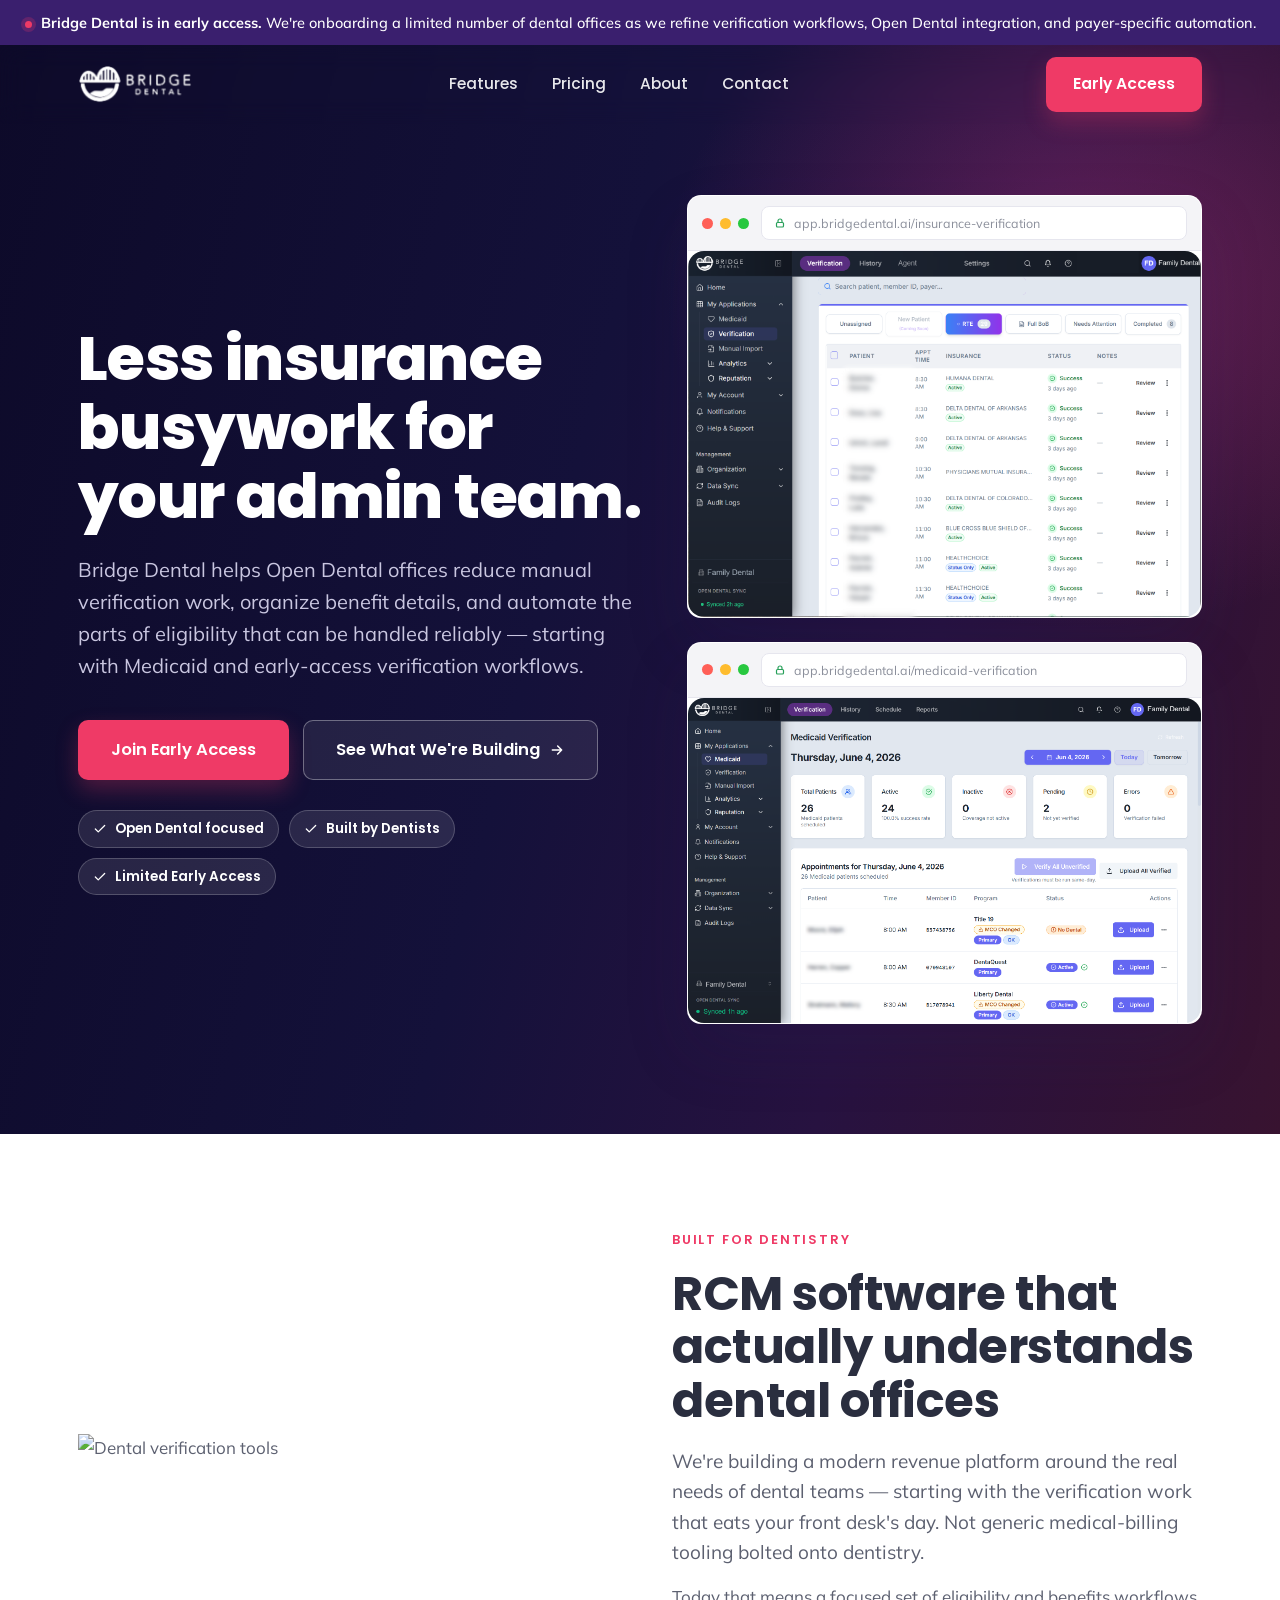
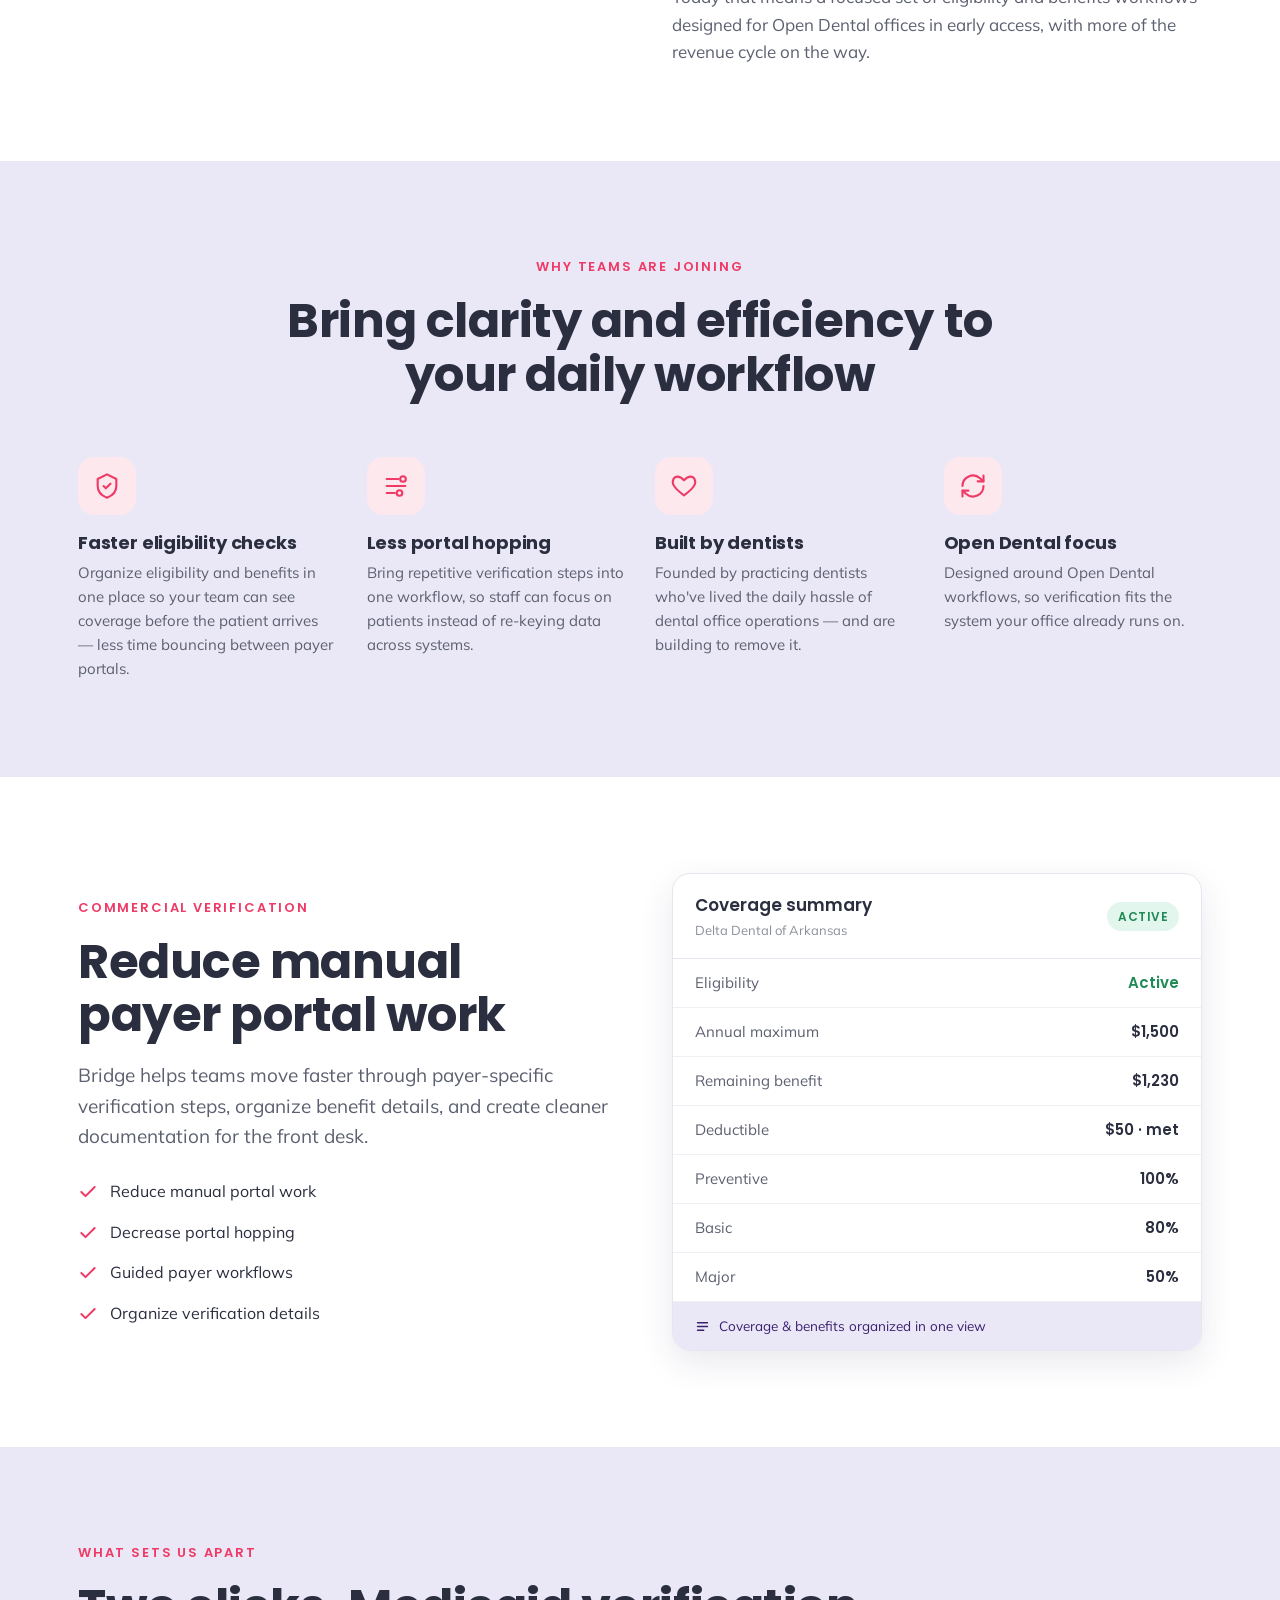
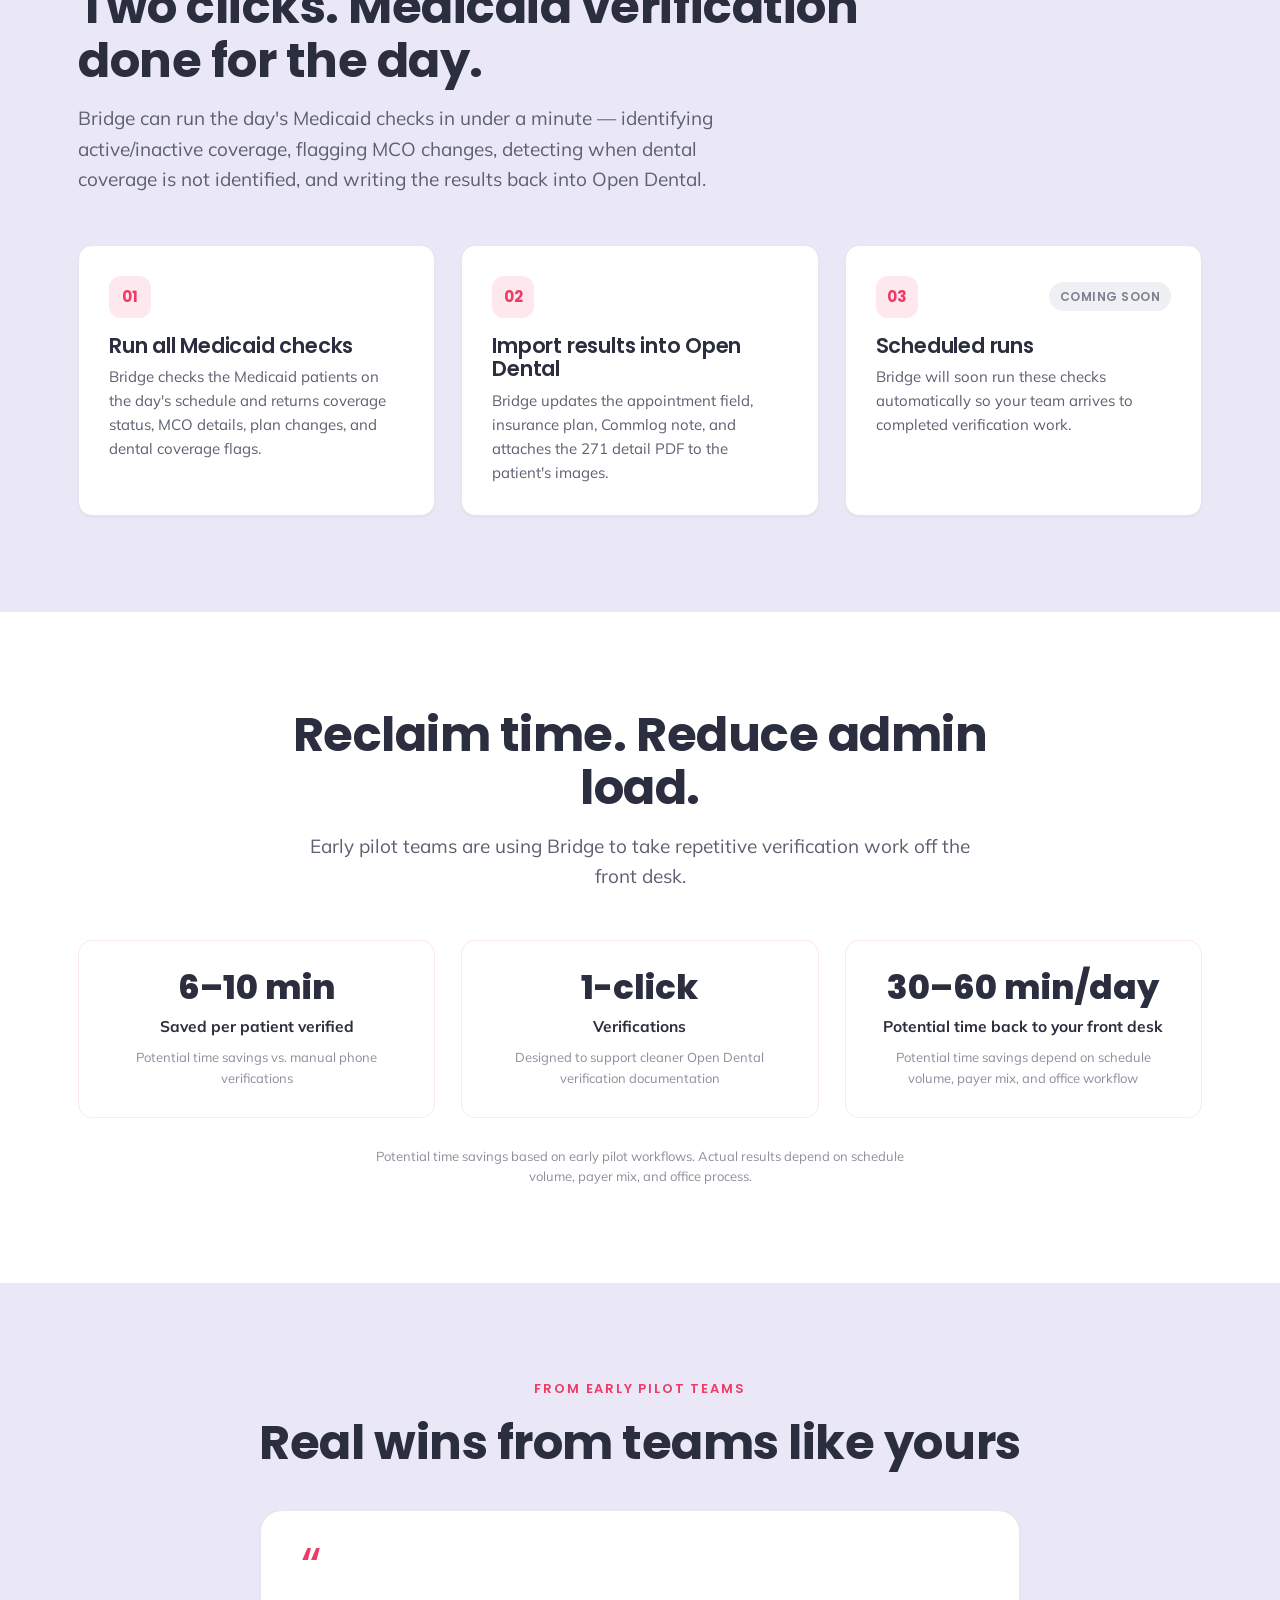
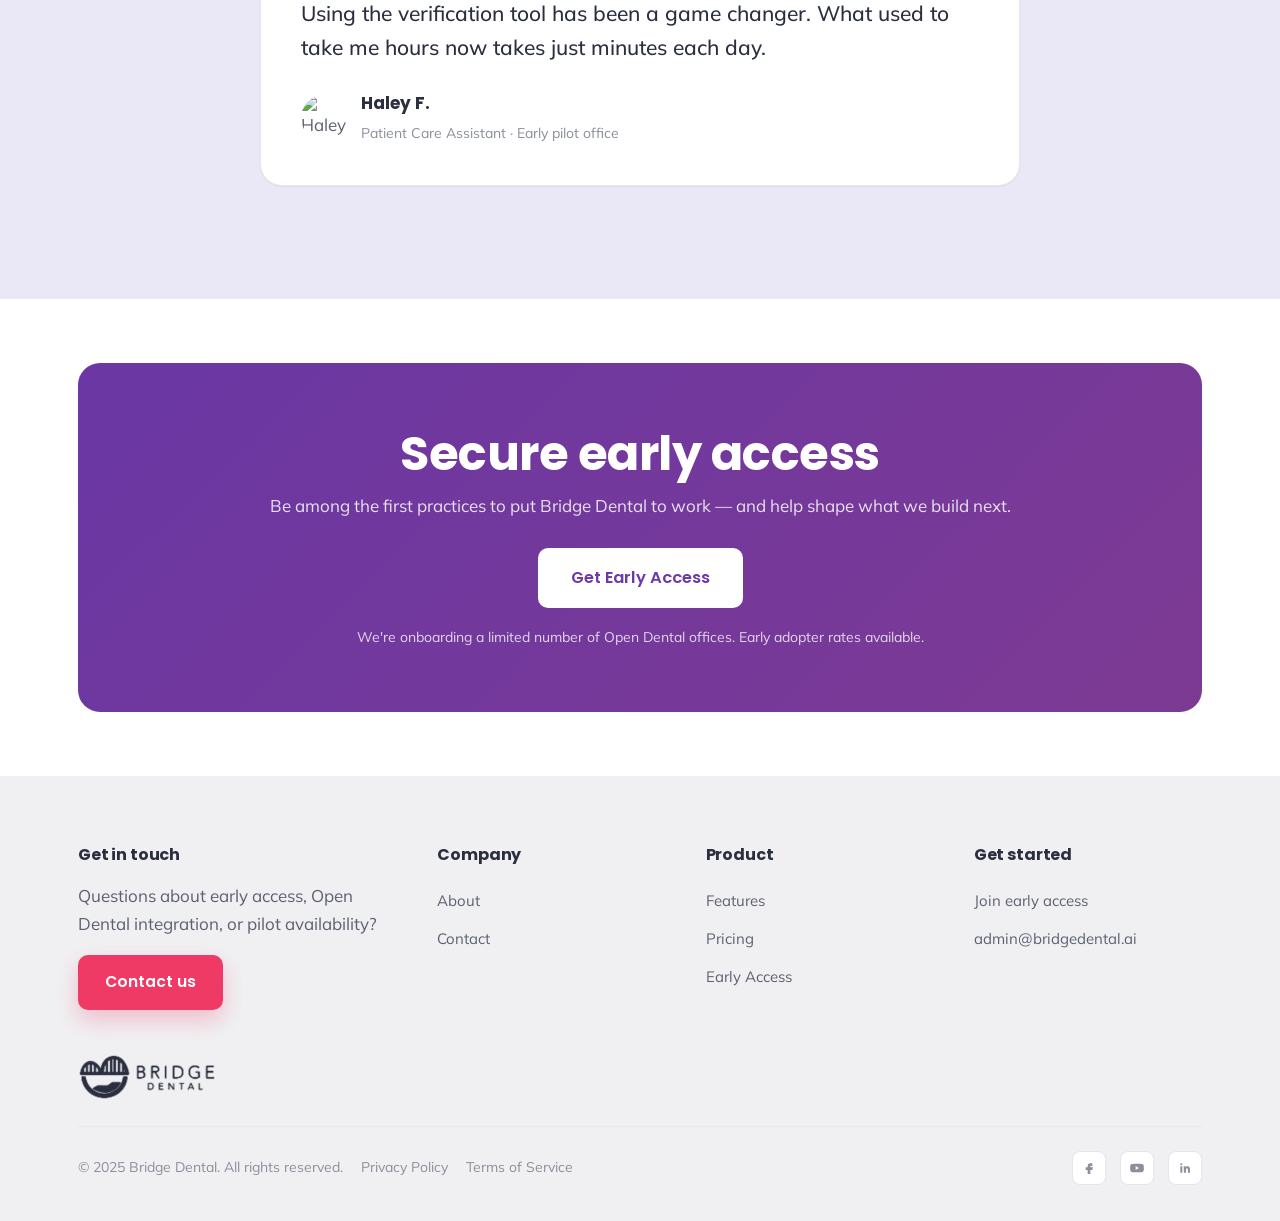
==== index.html @ 80455bbc "Replace scrambled upload with clean site export" ====
<!DOCTYPE html>
<html lang="en">
<head>
<meta charset="UTF-8" />
<meta name="viewport" content="width=device-width, initial-scale=1" />
<title>Bridge Dental | Dental Insurance Verification Software</title>
<meta name="description" content="Bridge Dental is an early-access dental insurance verification platform built for Open Dental offices to reduce repetitive eligibility and benefit verification work." />
<link rel="preconnect" href="https://fonts.googleapis.com" />
<link rel="preconnect" href="https://fonts.gstatic.com" crossorigin />
<link rel="stylesheet" href="assets/styles.css" />
</head>
<body>

<!-- ============ EARLY ACCESS BANNER ============ -->
<div class="eyebanner">
  <span class="dot"></span><strong>Bridge Dental is in early access.</strong>
  We're onboarding a limited number of dental offices as we refine verification workflows, Open Dental integration, and payer-specific automation.
</div>

<!-- ============ HERO ============ -->
<section class="hero" data-screen-label="Home / Hero">
  <header class="nav nav--on-dark">
    <div class="wrap nav__inner">
      <a class="nav__logo" href="index.html" aria-label="Bridge Dental home">
        <img src="assets/bd-logo-white.png" alt="Bridge Dental" />
      </a>
      <nav class="nav__links" id="nav">
        <a href="features.html">Features</a>
        <a href="pricing.html">Pricing</a>
        <a href="about.html">About</a>
        <a href="contact.html">Contact</a>
      </nav>
      <div class="nav__cta">
        <a class="btn btn-rose" href="earlyaccess.html">Early Access</a>
        <button class="nav__burger" aria-label="Menu"><span></span><span></span><span></span></button>
      </div>
    </div>
  </header>

  <div class="wrap hero__inner">
    <div class="hero__grid">
      <div>
        <h1 class="h-display reveal">Less insurance busywork for your admin team.</h1>
        <p class="reveal">Bridge Dental helps Open Dental offices reduce manual verification work, organize benefit details, and automate the parts of eligibility that can be handled reliably — starting with Medicaid and early-access verification workflows.</p>
        <div class="hero__cta reveal">
          <a class="btn btn-rose btn-lg" href="earlyaccess.html">Join Early Access</a>
          <a class="btn btn-ghost-light btn-lg btn-arrow" href="features.html">See What We're Building
            <svg width="16" height="16" viewBox="0 0 24 24" fill="none" stroke="currentColor" stroke-width="2.2" stroke-linecap="round" stroke-linejoin="round"><path d="M5 12h14M13 6l6 6-6 6"/></svg>
          </a>
        </div>
        <div class="chips reveal">
          <span class="chip"><svg viewBox="0 0 24 24" fill="none" stroke="currentColor" stroke-width="2.2" stroke-linecap="round" stroke-linejoin="round"><path d="M20 6 9 17l-5-5"/></svg>Open Dental focused</span>
          <span class="chip"><svg viewBox="0 0 24 24" fill="none" stroke="currentColor" stroke-width="2.2" stroke-linecap="round" stroke-linejoin="round"><path d="M20 6 9 17l-5-5"/></svg>Built by Dentists</span>
          <span class="chip"><svg viewBox="0 0 24 24" fill="none" stroke="currentColor" stroke-width="2.2" stroke-linecap="round" stroke-linejoin="round"><path d="M20 6 9 17l-5-5"/></svg>Limited Early Access</span>
        </div>
      </div>
      <div class="hero__media reveal">
        <div class="media-stack">
          <figure class="browser">
            <div class="browser__bar">
              <span class="browser__dots"><i></i><i></i><i></i></span>
              <span class="browser__addr"><svg width="12" height="12" viewBox="0 0 24 24" fill="none" stroke="currentColor" stroke-width="2.4"><rect x="5" y="11" width="14" height="9" rx="2"/><path d="M8 11V8a4 4 0 0 1 8 0v3"/></svg>app.bridgedental.ai/insurance-verification</span>
            </div>
            <img src="assets/verification-app.png" alt="Bridge Dental insurance verification worklist" />
          </figure>
          <figure class="browser">
            <div class="browser__bar">
              <span class="browser__dots"><i></i><i></i><i></i></span>
              <span class="browser__addr"><svg width="12" height="12" viewBox="0 0 24 24" fill="none" stroke="currentColor" stroke-width="2.4"><rect x="5" y="11" width="14" height="9" rx="2"/><path d="M8 11V8a4 4 0 0 1 8 0v3"/></svg>app.bridgedental.ai/medicaid-verification</span>
            </div>
            <img src="assets/medicaid-app.png" alt="Bridge Dental Medicaid verification dashboard" />
          </figure>
        </div>
      </div>
    </div>
  </div>
</section>

<!-- ============ UNDERSTANDS DENTISTRY ============ -->
<section class="section">
  <div class="wrap split split--media-first">
    <div class="split__media reveal">
      <img src="https://cdn.sanity.io/images/jisy30fu/production/1e86be247888da55805cf5d72a909f16c0559fe0-2810x2901.webp" alt="Dental verification tools" />
    </div>
    <div class="reveal">
      <p class="eyebrow">Built for dentistry</p>
      <h2 class="h1">RCM software that actually understands dental offices</h2>
      <p class="lead" style="margin-top:18px;">We're building a modern revenue platform around the real needs of dental teams — starting with the verification work that eats your front desk's day. Not generic medical-billing tooling bolted onto dentistry.</p>
      <p style="margin-top:16px; color:var(--ink-soft);">Today that means a focused set of eligibility and benefits workflows designed for Open Dental offices in early access, with more of the revenue cycle on the way.</p>
    </div>
  </div>
</section>

<!-- ============ VALUE PROPS ============ -->
<section class="section tint-lavender">
  <div class="wrap">
    <div class="center reveal" style="max-width:720px; margin-inline:auto; margin-bottom:56px;">
      <p class="eyebrow">Why teams are joining</p>
      <h2 class="h1">Bring clarity and efficiency to your daily workflow</h2>
    </div>
    <div class="feature-grid">
      <div class="feature reveal">
        <div class="feature__icon"><svg viewBox="0 0 24 24" fill="none" stroke="currentColor" stroke-width="1.8" stroke-linecap="round" stroke-linejoin="round"><path d="M12 2 4 6v6c0 5 3.4 8.3 8 10 4.6-1.7 8-5 8-10V6z"/><path d="m9 12 2 2 4-4"/></svg></div>
        <h3>Faster eligibility checks</h3>
        <p>Organize eligibility and benefits in one place so your team can see coverage before the patient arrives — less time bouncing between payer portals.</p>
      </div>
      <div class="feature reveal">
        <div class="feature__icon"><svg viewBox="0 0 24 24" fill="none" stroke="currentColor" stroke-width="1.8" stroke-linecap="round" stroke-linejoin="round"><path d="M4 6h10M4 12h16M4 18h7"/><circle cx="18" cy="6" r="2.4"/><circle cx="15" cy="18" r="2.4"/></svg></div>
        <h3>Less portal hopping</h3>
        <p>Bring repetitive verification steps into one workflow, so staff can focus on patients instead of re-keying data across systems.</p>
      </div>
      <div class="feature reveal">
        <div class="feature__icon"><svg viewBox="0 0 24 24" fill="none" stroke="currentColor" stroke-width="1.8" stroke-linecap="round" stroke-linejoin="round"><path d="M12 20s-6-4.3-8.5-8C1 8 3 4 6.5 4 9 4 12 7 12 7s3-3 5.5-3C21 4 23 8 20.5 12 18 15.7 12 20 12 20z"/></svg></div>
        <h3>Built by dentists</h3>
        <p>Founded by practicing dentists who've lived the daily hassle of dental office operations — and are building to remove it.</p>
      </div>
      <div class="feature reveal">
        <div class="feature__icon"><svg viewBox="0 0 24 24" fill="none" stroke="currentColor" stroke-width="1.8" stroke-linecap="round" stroke-linejoin="round"><path d="M3 12a9 9 0 0 1 15-6.7L21 8"/><path d="M21 3v5h-5"/><path d="M21 12a9 9 0 0 1-15 6.7L3 16"/><path d="M3 21v-5h5"/></svg></div>
        <h3>Open Dental focus</h3>
        <p>Designed around Open Dental workflows, so verification fits the system your office already runs on.</p>
      </div>
    </div>
  </div>
</section>

<!-- ============ INSURANCE BREAKDOWNS ============ -->
<section class="section">
  <div class="wrap split">
    <div class="reveal">
      <p class="eyebrow">Commercial verification</p>
      <h2 class="h1">Reduce manual payer portal work</h2>
      <p class="lead" style="margin-top:18px;">Bridge helps teams move faster through payer-specific verification steps, organize benefit details, and create cleaner documentation for the front desk.</p>
      <ul style="margin-top:28px; display:flex; flex-direction:column; gap:15px;">
        <li class="tick"><svg width="20" height="20" viewBox="0 0 24 24" fill="none" stroke="currentColor" stroke-width="2.4" stroke-linecap="round" stroke-linejoin="round"><path d="M20 6 9 17l-5-5"/></svg>Reduce manual portal work</li>
        <li class="tick"><svg width="20" height="20" viewBox="0 0 24 24" fill="none" stroke="currentColor" stroke-width="2.4" stroke-linecap="round" stroke-linejoin="round"><path d="M20 6 9 17l-5-5"/></svg>Decrease portal hopping</li>
        <li class="tick"><svg width="20" height="20" viewBox="0 0 24 24" fill="none" stroke="currentColor" stroke-width="2.4" stroke-linecap="round" stroke-linejoin="round"><path d="M20 6 9 17l-5-5"/></svg>Guided payer workflows</li>
        <li class="tick"><svg width="20" height="20" viewBox="0 0 24 24" fill="none" stroke="currentColor" stroke-width="2.4" stroke-linecap="round" stroke-linejoin="round"><path d="M20 6 9 17l-5-5"/></svg>Organize verification details</li>
      </ul>
    </div>
    <div class="split__media reveal">
      <div class="bd">
        <div class="bd__head">
          <div><div class="t">Coverage summary</div><div class="s">Delta Dental of Arkansas</div></div>
          <span class="badge badge--live">Active</span>
        </div>
        <div class="bd__row"><span class="k">Eligibility</span><span class="v" style="color:#1f8a55;">Active</span></div>
        <div class="bd__row"><span class="k">Annual maximum</span><span class="v">$1,500</span></div>
        <div class="bd__row"><span class="k">Remaining benefit</span><span class="v">$1,230</span></div>
        <div class="bd__row"><span class="k">Deductible</span><span class="v">$50 · met</span></div>
        <div class="bd__row"><span class="k">Preventive</span><span class="v">100%</span></div>
        <div class="bd__row"><span class="k">Basic</span><span class="v">80%</span></div>
        <div class="bd__row"><span class="k">Major</span><span class="v">50%</span></div>
        <div class="bd__foot">
          <svg width="15" height="15" viewBox="0 0 24 24" fill="none" stroke="currentColor" stroke-width="2.2" stroke-linecap="round" stroke-linejoin="round"><path d="M4 6h16M4 12h16M4 18h10"/></svg>
          Coverage &amp; benefits organized in one view
        </div>
      </div>
    </div>
  </div>
</section>

<!-- ============ MEDICAID END TO END ============ -->
<section class="section tint-lavender">
  <div class="wrap">
    <div class="reveal" style="max-width:880px; margin-bottom:50px;">
      <p class="eyebrow">What sets us apart</p>
      <h2 class="h1">Two clicks. Medicaid verification done for the day.</h2>
      <p class="lead" style="margin-top:16px;">Bridge can run the day's Medicaid checks in under a minute — identifying active/inactive coverage, flagging MCO changes, detecting when dental coverage is not identified, and writing the results back into Open Dental.</p>
    </div>
    <div class="card-grid-3 reveal">
      <div class="card">
        <span class="step-num">01</span>
        <h3 class="h3" style="margin:16px 0 8px;">Run all Medicaid checks</h3>
        <p style="font-size:15px;">Bridge checks the Medicaid patients on the day's schedule and returns coverage status, MCO details, plan changes, and dental coverage flags.</p>
      </div>
      <div class="card">
        <span class="step-num">02</span>
        <h3 class="h3" style="margin:16px 0 8px;">Import results into Open Dental</h3>
        <p style="font-size:15px;">Bridge updates the appointment field, insurance plan, Commlog note, and attaches the 271 detail PDF to the patient's images.</p>
      </div>
      <div class="card">
        <div style="display:flex; align-items:center; justify-content:space-between;"><span class="step-num">03</span><span class="badge badge--soon">Coming soon</span></div>
        <h3 class="h3" style="margin:16px 0 8px;">Scheduled runs</h3>
        <p style="font-size:15px;">Bridge will soon run these checks automatically so your team arrives to completed verification work.</p>
      </div>
    </div>
  </div>
</section>

<!-- ============ STATS ============ -->
<section class="section">
  <div class="wrap">
    <div class="center reveal" style="max-width:760px; margin-inline:auto; margin-bottom:48px;">
      <h2 class="h1">Reclaim time. Reduce admin load.</h2>
      <p class="lead" style="margin:16px auto 0;">Early pilot teams are using Bridge to take repetitive verification work off the front desk.</p>
    </div>
    <div class="card-grid-3 reveal">
      <div class="stat-card">
        <div class="num">6–10 min</div>
        <div class="lab">Saved per patient verified</div>
        <div class="sub">Potential time savings vs. manual phone verifications</div>
      </div>
      <div class="stat-card">
        <div class="num">1-click</div>
        <div class="lab">Verifications</div>
        <div class="sub">Designed to support cleaner Open Dental verification documentation</div>
      </div>
      <div class="stat-card">
        <div class="num">30–60 min/day</div>
        <div class="lab">Potential time back to your front desk</div>
        <div class="sub">Potential time savings depend on schedule volume, payer mix, and office workflow</div>
      </div>
    </div>
    <p class="footnote center reveal" style="margin:28px auto 0;">Potential time savings based on early pilot workflows. Actual results depend on schedule volume, payer mix, and office process.</p>
  </div>
</section>

<!-- ============ TESTIMONIAL ============ -->
<section class="section tint-lavender">
  <div class="wrap">
    <div class="center reveal" style="margin-bottom:40px;">
      <p class="eyebrow">From early pilot teams</p>
      <h2 class="h1">Real wins from teams like yours</h2>
    </div>
    <figure class="quote reveal">
      <div class="quote__mark">&ldquo;</div>
      <p>Using the verification tool has been a game changer. What used to take me hours now takes just minutes each day.</p>
      <figcaption class="quote__by">
        <img src="https://cdn.sanity.io/images/jisy30fu/production/16d567a5331871afb4f03e752c143dfe3e64db75-142x173.png" alt="Haley F." />
        <div><b>Haley F.</b><span>Patient Care Assistant · Early pilot office</span></div>
      </figcaption>
    </figure>
  </div>
</section>

<!-- ============ CTA BAND ============ -->
<section class="section--tight">
  <div class="wrap">
    <div class="cta-band reveal">
      <h2 class="h1">Secure early access</h2>
      <p>Be among the first practices to put Bridge Dental to work — and help shape what we build next.</p>
      <a class="btn btn-white btn-lg" href="earlyaccess.html">Get Early Access</a>
      <p class="fine">We're onboarding a limited number of Open Dental offices. Early adopter rates available.</p>
    </div>
  </div>
</section>

<!-- ============ FOOTER ============ -->
<footer class="footer">
  <div class="wrap">
    <div class="footer__top">
      <div class="footer__cta">
        <h4>Get in touch</h4>
        <p>Questions about early access, Open Dental integration, or pilot availability?</p>
        <a class="btn btn-rose" href="contact.html">Contact us</a>
      </div>
      <div class="footer__col">
        <h4>Company</h4>
        <a href="about.html">About</a>
        <a href="contact.html">Contact</a>
      </div>
      <div class="footer__col">
        <h4>Product</h4>
        <a href="features.html">Features</a>
        <a href="pricing.html">Pricing</a>
        <a href="earlyaccess.html">Early Access</a>
      </div>
      <div class="footer__col">
        <h4>Get started</h4>
        <a href="earlyaccess.html">Join early access</a>
        <a href="mailto:admin@bridgedental.ai">admin@bridgedental.ai</a>
      </div>
    </div>
    <div class="footer__logo">
      <img src="assets/bd-logo-dark.png" alt="Bridge Dental" />
    </div>
    <div class="footer__bar">
      <div class="legal">
        <span>© 2025 Bridge Dental. All rights reserved.</span>
        <a href="https://bridgedental.ai/privacy.html">Privacy Policy</a>
        <a href="https://bridgedental.ai/terms.html">Terms of Service</a>
      </div>
      <div class="footer__social">
        <a href="https://facebook.com" aria-label="Facebook"><svg width="16" height="16" viewBox="0 0 24 24" fill="currentColor"><path d="M14 9h3V5h-3a4 4 0 0 0-4 4v2H7v4h3v6h4v-6h3l1-4h-4V9a1 1 0 0 1 1-1z"/></svg></a>
        <a href="https://youtube.com" aria-label="YouTube"><svg width="16" height="16" viewBox="0 0 24 24" fill="currentColor"><path d="M22 8.2a3 3 0 0 0-2.1-2.1C18 5.5 12 5.5 12 5.5s-6 0-7.9.6A3 3 0 0 0 2 8.2 31 31 0 0 0 1.7 12 31 31 0 0 0 2 15.8a3 3 0 0 0 2.1 2.1c1.9.6 7.9.6 7.9.6s6 0 7.9-.6a3 3 0 0 0 2.1-2.1c.3-1.2.3-3.8.3-3.8s0-2.6-.3-3.8zM10 15V9l5 3z"/></svg></a>
        <a href="https://linkedin.com" aria-label="LinkedIn"><svg width="16" height="16" viewBox="0 0 24 24" fill="currentColor"><path d="M6.5 8A1.5 1.5 0 1 0 6.5 5a1.5 1.5 0 0 0 0 3zM5 9.5h3V19H5zM10 9.5h2.9v1.3h.04c.4-.76 1.4-1.56 2.86-1.56 3.06 0 3.6 2 3.6 4.6V19h-3v-4.2c0-1 0-2.3-1.4-2.3s-1.6 1.1-1.6 2.2V19h-3z"/></svg></a>
      </div>
    </div>
  </div>
</footer>

<script src="assets/site.js"></script>
</body>
</html>
---- assets/styles.css ----
/* =========================================================
   Bridge Dental — shared stylesheet
   Brand tokens extracted from the live site (June 2026)
   ========================================================= */

@import url('https://fonts.googleapis.com/css2?family=Poppins:wght@500;600;700;800&family=Mulish:wght@400;500;600;700&display=swap');

:root {
  /* Ink / text */
  --ink:        #2a2e3f;   /* headings — deep slate-navy */
  --ink-soft:   #5c6070;   /* body copy */
  --muted:      #8b8f9b;   /* captions, meta */
  --on-dark:    #ffffff;
  --on-dark-soft:#c9c6e0;

  /* Brand */
  --rose:       #ef3a66;   /* primary CTA */
  --rose-dark:  #d62b56;
  --rose-tint:  #fde8ee;   /* icon halos */
  --purple:     #6e3aa6;   /* feature band */
  --purple-2:   #8a3f9c;
  --indigo:     #3a1f6e;

  /* Surfaces */
  --white:      #ffffff;
  --lavender:   #eae8f6;   /* light section tint */
  --cloud:      #f0f0f2;   /* footer */
  --line:       #e6e6ee;   /* hairlines */
  --line-soft:  #eef0f4;

  /* Hero gradient (navy -> plum -> magenta) */
  --hero-grad: linear-gradient(104deg, #0d0a29 0%, #14113a 44%, #271240 70%, #381330 100%);
  --purple-grad: linear-gradient(135deg, #6a37a4 0%, #7d3a93 100%);

  --radius:     14px;
  --radius-lg:  22px;
  --shadow-sm:  0 1px 2px rgba(28,24,60,.05);
  --shadow:     0 12px 34px rgba(40,30,80,.10);
  --shadow-lg:  0 28px 64px rgba(40,30,80,.16);

  --wrap: 1180px;
  --ease: cubic-bezier(.4,.08,.2,1);
}

/* ---------- reset ---------- */
*, *::before, *::after { box-sizing: border-box; }
html { -webkit-text-size-adjust: 100%; scroll-behavior: smooth; }
body {
  margin: 0;
  font-family: 'Mulish', system-ui, sans-serif;
  color: var(--ink-soft);
  background: var(--white);
  line-height: 1.6;
  font-size: 17px;
  -webkit-font-smoothing: antialiased;
  text-rendering: optimizeLegibility;
}
h1,h2,h3,h4,h5,h6 { font-family: 'Poppins', sans-serif; color: var(--ink); margin: 0; line-height: 1.12; letter-spacing: -.01em; }
p { margin: 0; }
a { color: inherit; text-decoration: none; }
img { max-width: 100%; display: block; }
ul { margin: 0; padding: 0; list-style: none; }

/* ---------- layout ---------- */
.wrap { width: 100%; max-width: var(--wrap); margin-inline: auto; padding-inline: 28px; }
.section { padding: 96px 0; }
.section--tight { padding: 64px 0; }
.center { text-align: center; }
.eyebrow {
  font-family: 'Poppins', sans-serif; font-weight: 600; font-size: 13px;
  letter-spacing: .14em; text-transform: uppercase; color: var(--rose);
  margin-bottom: 16px;
}
.lead { font-size: 19px; color: var(--ink-soft); max-width: 60ch; }
.muted { color: var(--muted); }

.h-display { font-size: clamp(38px, 5.4vw, 62px); font-weight: 800; }
.h1 { font-size: clamp(32px, 4.2vw, 48px); font-weight: 700; }
.h2 { font-size: clamp(27px, 3vw, 38px); font-weight: 700; }
.h3 { font-size: 21px; font-weight: 600; }

/* ---------- buttons ---------- */
.btn {
  display: inline-flex; align-items: center; gap: 9px;
  font-family: 'Poppins', sans-serif; font-weight: 600; font-size: 15.5px;
  padding: 14px 26px; border-radius: 10px; border: 1.5px solid transparent;
  cursor: pointer; transition: transform .18s var(--ease), box-shadow .18s var(--ease), background .18s, color .18s;
  white-space: nowrap;
}
.btn:active { transform: translateY(1px); }
.btn-rose { background: var(--rose); color: #fff; box-shadow: 0 10px 22px rgba(239,58,102,.28); }
.btn-rose:hover { background: var(--rose-dark); transform: translateY(-2px); box-shadow: 0 16px 30px rgba(239,58,102,.34); }
.btn-ghost { background: transparent; color: var(--ink); border-color: var(--line); }
.btn-ghost:hover { border-color: var(--ink); transform: translateY(-2px); }
.btn-ghost-light { background: rgba(255,255,255,.08); color: #fff; border-color: rgba(255,255,255,.34); }
.btn-ghost-light:hover { background: rgba(255,255,255,.16); transform: translateY(-2px); }
.btn-white { background: #fff; color: var(--purple); }
.btn-white:hover { transform: translateY(-2px); box-shadow: var(--shadow); }
.btn-lg { padding: 16px 32px; font-size: 16.5px; }
.btn-arrow svg { transition: transform .2s var(--ease); }
.btn-arrow:hover svg { transform: translateX(3px); }

/* ---------- top banner (early access) ---------- */
.eyebanner {
  background: var(--indigo); color: var(--on-dark);
  font-size: 14.5px; text-align: center; padding: 11px 20px;
  font-weight: 500; position: relative; z-index: 60;
}
.eyebanner strong { font-weight: 700; }
.eyebanner .dot { display:inline-block; width:7px; height:7px; border-radius:50%; background: var(--rose); margin-right:9px; vertical-align: middle; box-shadow: 0 0 0 4px rgba(239,58,102,.22); }

/* ---------- nav ---------- */
.nav { position: sticky; top: 0; z-index: 50; background: rgba(255,255,255,.86); backdrop-filter: blur(12px); border-bottom: 1px solid var(--line-soft); }
.nav--on-dark { background: transparent; border-bottom-color: transparent; position: absolute; left:0; right:0; }
.nav__inner { display: flex; align-items: center; justify-content: space-between; height: 78px; }
.nav__logo img { height: 38px; width: auto; }
.nav__links { display: flex; align-items: center; gap: 34px; }
.nav__links a { font-family:'Poppins',sans-serif; font-weight: 500; font-size: 15.5px; color: var(--ink); transition: color .15s; }
.nav__links a:hover { color: var(--rose); }
.nav--on-dark .nav__links a { color: rgba(255,255,255,.9); }
.nav--on-dark .nav__links a:hover { color: #fff; }
.nav__cta { display:flex; align-items:center; gap: 16px; }
.nav__burger { display: none; background: none; border: 0; cursor: pointer; padding: 8px; }
.nav__burger span { display:block; width: 24px; height: 2px; background: var(--ink); margin: 5px 0; transition: .2s; }
.nav--on-dark .nav__burger span { background: #fff; }

/* ---------- hero ---------- */
.hero { background: var(--hero-grad); color: var(--on-dark); position: relative; overflow: hidden; }
.hero::after { content:''; position:absolute; inset:0; background: radial-gradient(46% 44% at 85% 22%, rgba(214,60,140,.34), transparent 72%); pointer-events:none; }
.hero__inner { position: relative; z-index: 2; padding-block: 150px 110px; }
.hero h1 { color: #fff; max-width: 16ch; }
.hero p { color: var(--on-dark-soft); font-size: 20px; max-width: 54ch; margin-top: 22px; }
.hero__cta { display: flex; flex-wrap: wrap; gap: 14px; margin-top: 38px; }
.hero__grid { display: grid; grid-template-columns: 1.05fr .95fr; gap: 40px; align-items: center; }
.hero__media { position: relative; z-index: 2; }
.hero__media img { width: 100%; border-radius: 16px; }

/* pill chips */
.chips { display:flex; flex-wrap:wrap; gap:10px; margin-top: 30px; }
.chip { display:inline-flex; align-items:center; gap:8px; font-size:13.5px; font-weight:600; font-family:'Poppins',sans-serif;
  padding:7px 14px; border-radius:999px; background: rgba(255,255,255,.1); border:1px solid rgba(255,255,255,.2); color:#fff; }
.chip svg { width:14px; height:14px; }

/* ---------- browser frame ---------- */
.browser { border-radius:14px; overflow:hidden; box-shadow: var(--shadow-lg); border:1px solid rgba(255,255,255,.16); background:#fff; margin:0; }
.browser__bar { display:flex; align-items:center; gap:12px; padding:10px 14px; background:#f4f4f7; border-bottom:1px solid var(--line); }
.browser__dots { display:flex; gap:7px; flex:none; }
.browser__dots i { width:11px; height:11px; border-radius:50%; display:block; }
.browser__dots i:nth-child(1){ background:#ff5f57; }
.browser__dots i:nth-child(2){ background:#febc2e; }
.browser__dots i:nth-child(3){ background:#28c840; }
.browser__addr { flex:1; min-width:0; background:#fff; border:1px solid var(--line); border-radius:8px; padding:6px 12px; font-family:'Mulish',sans-serif; font-size:12.5px; color:var(--muted); display:flex; align-items:center; gap:8px; white-space:nowrap; overflow:hidden; text-overflow:ellipsis; }
.browser__addr svg { flex:none; color:#28a05a; }
.browser img { display:block; width:100%; }
.media-stack { display:flex; flex-direction:column; gap:24px; }

/* ---------- benefit breakdown + writeback ---------- */
.bd { background:#fff; border:1px solid var(--line); border-radius:18px; overflow:hidden; box-shadow: var(--shadow); }
.bd__head { display:flex; align-items:center; justify-content:space-between; padding:18px 22px; border-bottom:1px solid var(--line); }
.bd__head .t { font-family:'Poppins',sans-serif; font-weight:600; color:var(--ink); }
.bd__head .s { font-size:13px; color:var(--muted); }
.bd__row { display:flex; align-items:center; justify-content:space-between; padding:12px 22px; border-bottom:1px solid var(--line-soft); font-size:15px; }
.bd__row:last-child { border-bottom:0; }
.bd__row .k { color:var(--ink-soft); }
.bd__row .v { color:var(--ink); font-family:'Poppins',sans-serif; font-weight:600; }
.bd__foot { padding:13px 22px; background:var(--lavender); color:var(--indigo); font-size:13.5px; display:flex; align-items:center; gap:9px; }
.bd__foot svg { flex:none; }
.cap { display:flex; gap:16px; align-items:flex-start; }
.cap .feature__icon { flex:none; margin:0; width:48px; height:48px; }
.cap b { font-family:'Poppins',sans-serif; font-weight:600; color:var(--ink); display:block; margin-bottom:5px; font-size:17px; }
.cap p { font-size:15px; color:var(--ink-soft); }
.checklist { display:flex; flex-direction:column; }
.checklist li { display:flex; gap:14px; align-items:flex-start; padding:15px 0; border-bottom:1px solid var(--line-soft); }
.checklist li:last-child { border-bottom:0; }
.checklist .ck { flex:none; width:27px; height:27px; border-radius:8px; background:#e3f6ed; color:#1f8a55; display:grid; place-items:center; }
.checklist b { font-family:'Poppins',sans-serif; font-weight:600; color:var(--ink); font-size:15.5px; display:block; }
.checklist span { font-size:14px; color:var(--ink-soft); }
.tick { display:flex; gap:12px; align-items:center; font-size:16px; color:var(--ink); }
.tick svg { flex:none; color:var(--rose); }
.step-num { display:inline-grid; place-items:center; width:42px; height:42px; border-radius:12px; background:var(--rose-tint); color:var(--rose); font-family:'Poppins',sans-serif; font-weight:700; font-size:15px; }

/* ---------- generic two-col ---------- */
.split { display: grid; grid-template-columns: 1fr 1fr; gap: 64px; align-items: center; }
.split--media-first .split__media { order: -1; }

/* ---------- feature grid ---------- */
.feature-grid { display: grid; grid-template-columns: repeat(4, 1fr); gap: 30px; }
.feature { text-align: left; }
.feature__icon {
  width: 58px; height: 58px; border-radius: 16px; display: grid; place-items: center;
  background: var(--rose-tint); color: var(--rose); margin-bottom: 18px;
}
.feature__icon svg { width: 28px; height: 28px; }
.feature h3 { font-size: 18px; margin-bottom: 8px; }
.feature p { font-size: 15px; color: var(--ink-soft); }

/* ---------- cards ---------- */
.card { background: #fff; border: 1px solid var(--line); border-radius: var(--radius); padding: 30px; box-shadow: var(--shadow-sm); }
.card-grid-3 { display: grid; grid-template-columns: repeat(3, 1fr); gap: 26px; }

/* stat cards */
.stat-card { background:#fff; border:1.5px solid var(--rose-tint); border-radius: var(--radius); padding: 28px; text-align:center; }
.stat-card .num { font-family:'Poppins',sans-serif; font-weight:800; font-size: 34px; color: var(--ink); line-height:1.1; }
.stat-card .lab { font-weight:700; color: var(--ink); margin-top: 8px; font-size: 15.5px; }
.stat-card .sub { font-size: 13px; color: var(--muted); margin-top: 8px; }

/* ---------- badges ---------- */
.badge { display:inline-flex; align-items:center; gap:6px; font-family:'Poppins',sans-serif; font-weight:600;
  font-size: 12px; letter-spacing:.04em; text-transform:uppercase; padding: 5px 11px; border-radius: 999px; }
.badge--live   { background:#e3f6ed; color:#1f8a55; }
.badge--pilot  { background:#fdeede; color:#bf7415; }
.badge--soon   { background:#eef0f4; color:#7b8090; }

/* ---------- pricing ---------- */
.price-toggle { display:inline-flex; align-items:center; gap:14px; font-family:'Poppins',sans-serif; font-weight:600; color: var(--ink); }
.switch { width:52px; height:28px; border-radius:999px; background: var(--line); border:0; position:relative; cursor:pointer; transition:.2s; }
.switch[aria-checked="true"]{ background: var(--rose); }
.switch::after{ content:''; position:absolute; top:3px; left:3px; width:22px; height:22px; border-radius:50%; background:#fff; transition:.2s; box-shadow: var(--shadow-sm); }
.switch[aria-checked="true"]::after{ transform: translateX(24px); }
.price-grid { display:grid; grid-template-columns: repeat(3,1fr); gap: 26px; align-items: stretch; }
.price-card { background:#fff; border:1px solid var(--line); border-radius: var(--radius-lg); padding: 34px 30px; display:flex; flex-direction:column; box-shadow: var(--shadow-sm); }
.price-card.feat { border-color: var(--rose); box-shadow: var(--shadow); position:relative; }
.price-card.feat::before{ content:'Most chosen in pilot'; position:absolute; top:-12px; left:50%; transform:translateX(-50%); background:var(--rose); color:#fff; font-family:'Poppins',sans-serif; font-weight:600; font-size:12px; padding:5px 14px; border-radius:999px; white-space:nowrap; }
.price-card .tier { font-family:'Poppins',sans-serif; font-weight:600; font-size:16px; color: var(--ink); }
.price-card .amt { font-family:'Poppins',sans-serif; font-weight:800; font-size: 44px; color: var(--ink); line-height:1; margin: 14px 0 4px; }
.price-card .amt small { font-size:18px; font-weight:600; color: var(--muted); }
.price-card .vol { font-size:14px; color: var(--muted); margin-bottom: 22px; }
.price-card ul { display:flex; flex-direction:column; gap:12px; margin-top: 22px; }
.price-card li { display:flex; gap:10px; font-size:15px; color: var(--ink-soft); }
.price-card li svg { flex:none; color: var(--rose); margin-top:3px; }

/* ---------- purple CTA band ---------- */
.cta-band { background: var(--purple-grad); border-radius: var(--radius-lg); color:#fff; text-align:center; padding: 64px 40px; }
.cta-band h2 { color:#fff; }
.cta-band p { color: rgba(255,255,255,.85); margin-top: 12px; }
.cta-band .btn { margin-top: 28px; }
.cta-band .fine { margin-top: 18px; font-size: 14px; color: rgba(255,255,255,.8); }

/* ---------- callout / note ---------- */
.note { background: var(--lavender); border-radius: var(--radius); padding: 18px 22px; font-size: 14.5px; color: var(--indigo); display:flex; gap:12px; align-items:flex-start; }
.note svg { flex:none; margin-top:2px; color: var(--purple); }
.footnote { font-size: 13px; color: var(--muted); max-width: 70ch; }

/* ---------- section tints ---------- */
.tint-lavender { background: var(--lavender); }
.tint-cloud { background: var(--cloud); }

/* ---------- testimonial ---------- */
.quote { background:#fff; border:1px solid var(--line); border-radius: var(--radius-lg); padding: 40px; max-width: 760px; margin-inline:auto; box-shadow: var(--shadow-sm); }
.quote__mark { font-family:'Poppins'; font-size:54px; line-height:.6; color: var(--rose); }
.quote p { font-size: 21px; color: var(--ink); font-weight: 500; margin: 14px 0 26px; }
.quote__by { display:flex; align-items:center; gap:14px; }
.quote__by img { width:46px; height:46px; border-radius:50%; object-fit:cover; }
.quote__by b { color: var(--ink); display:block; font-family:'Poppins'; }
.quote__by span { font-size:14px; color: var(--muted); }

/* ---------- forms ---------- */
.field { display:flex; flex-direction:column; gap:7px; margin-bottom:18px; }
.field label { font-family:'Poppins',sans-serif; font-weight:600; font-size:14px; color: var(--ink); }
.field label .req { color: var(--rose); }
.field input, .field select, .field textarea {
  font-family:'Mulish',sans-serif; font-size:16px; color: var(--ink); background:#fff;
  border:1.5px solid var(--line); border-radius:10px; padding: 13px 15px; transition: border-color .15s, box-shadow .15s;
}
.field input:focus, .field select:focus, .field textarea:focus { outline:0; border-color: var(--rose); box-shadow: 0 0 0 3px rgba(239,58,102,.14); }
.field textarea { resize: vertical; min-height: 110px; }
.field--row { display:grid; grid-template-columns:1fr 1fr; gap:16px; }
.form-card { background:#fff; border:1px solid var(--line); border-radius: var(--radius-lg); padding: 36px; box-shadow: var(--shadow); }
.form-status { border-radius:10px; padding:14px 16px; font-size:15px; font-weight:600; margin-bottom:18px; display:none; }
.form-status.show { display:block; }
.form-status.ok { background:#e3f6ed; color:#1f8a55; }
.form-status.err { background:#fde8ee; color: var(--rose-dark); }

/* ---------- footer ---------- */
.footer { background: var(--cloud); padding: 70px 0 36px; }
.footer__top { display:grid; grid-template-columns: 1.4fr 1fr 1fr 1fr; gap: 40px; }
.footer h4 { font-size: 16px; margin-bottom: 18px; }
.footer__cta p { color: var(--ink-soft); margin-bottom: 18px; }
.footer__col a { display:block; color: var(--ink-soft); padding: 7px 0; font-size:15px; transition: color .15s; }
.footer__col a:hover { color: var(--rose); }
.footer__logo { margin: 44px 0 26px; }
.footer__logo img { height: 46px; }
.footer__bar { border-top:1px solid var(--line); padding-top: 24px; display:flex; flex-wrap:wrap; gap:16px 24px; align-items:center; justify-content:space-between; }
.footer__bar .legal { display:flex; gap:18px; align-items:center; font-size:14px; color: var(--muted); }
.footer__bar .legal a:hover { color: var(--rose); }
.footer__social { display:flex; gap:14px; }
.footer__social a { width:34px; height:34px; border-radius:8px; display:grid; place-items:center; background:#fff; color: var(--muted); border:1px solid var(--line); transition:.15s; }
.footer__social a:hover { color: var(--rose); border-color: var(--rose); }

/* ---------- reveal animation ---------- */
@media (prefers-reduced-motion: no-preference) {
  .reveal { opacity:0; transform: translateY(22px); transition: opacity .7s var(--ease), transform .7s var(--ease); }
  .reveal.in { opacity:1; transform:none; }
}

/* ---------- responsive ---------- */
@media (max-width: 980px) {
  .hero__grid, .split { grid-template-columns: 1fr; gap: 40px; }
  .feature-grid { grid-template-columns: repeat(2, 1fr); gap: 34px; }
  .price-grid, .card-grid-3 { grid-template-columns: 1fr; }
  .footer__top { grid-template-columns: 1fr 1fr; gap: 32px; }
  .split--media-first .split__media { order: 0; }
}
@media (max-width: 720px) {
  .section { padding: 68px 0; }
  .nav__links { display: none; }
  .nav__burger { display: block; }
  .nav__links.open { display: flex; position: absolute; top: 78px; left:0; right:0; flex-direction: column; gap: 0; background:#fff; padding: 12px 28px 22px; border-bottom:1px solid var(--line); box-shadow: var(--shadow); }
  .nav__links.open a { padding: 13px 0; border-bottom:1px solid var(--line-soft); color: var(--ink); }
  .field--row { grid-template-columns: 1fr; }
  .feature-grid { grid-template-columns: 1fr; }
  .hero__inner { padding-block: 120px 80px; }
  .footer__top { grid-template-columns: 1fr; }
}
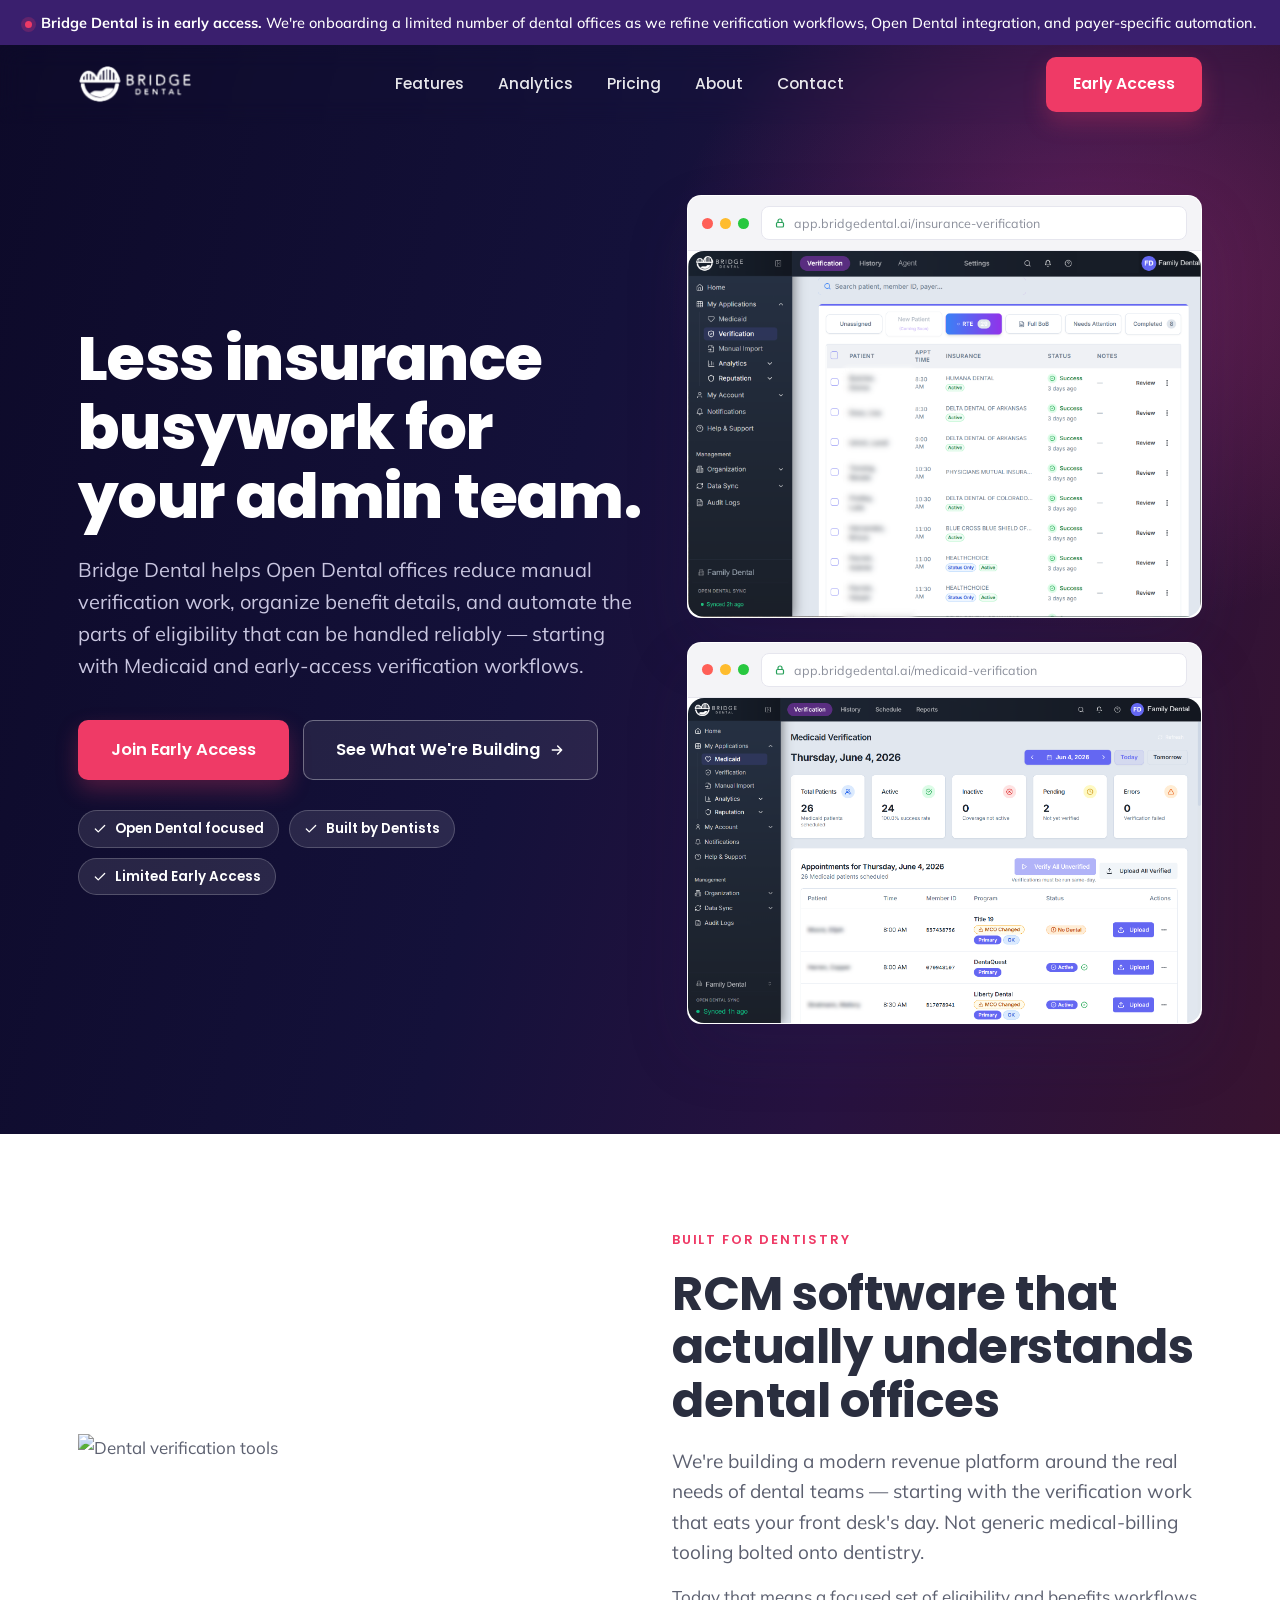
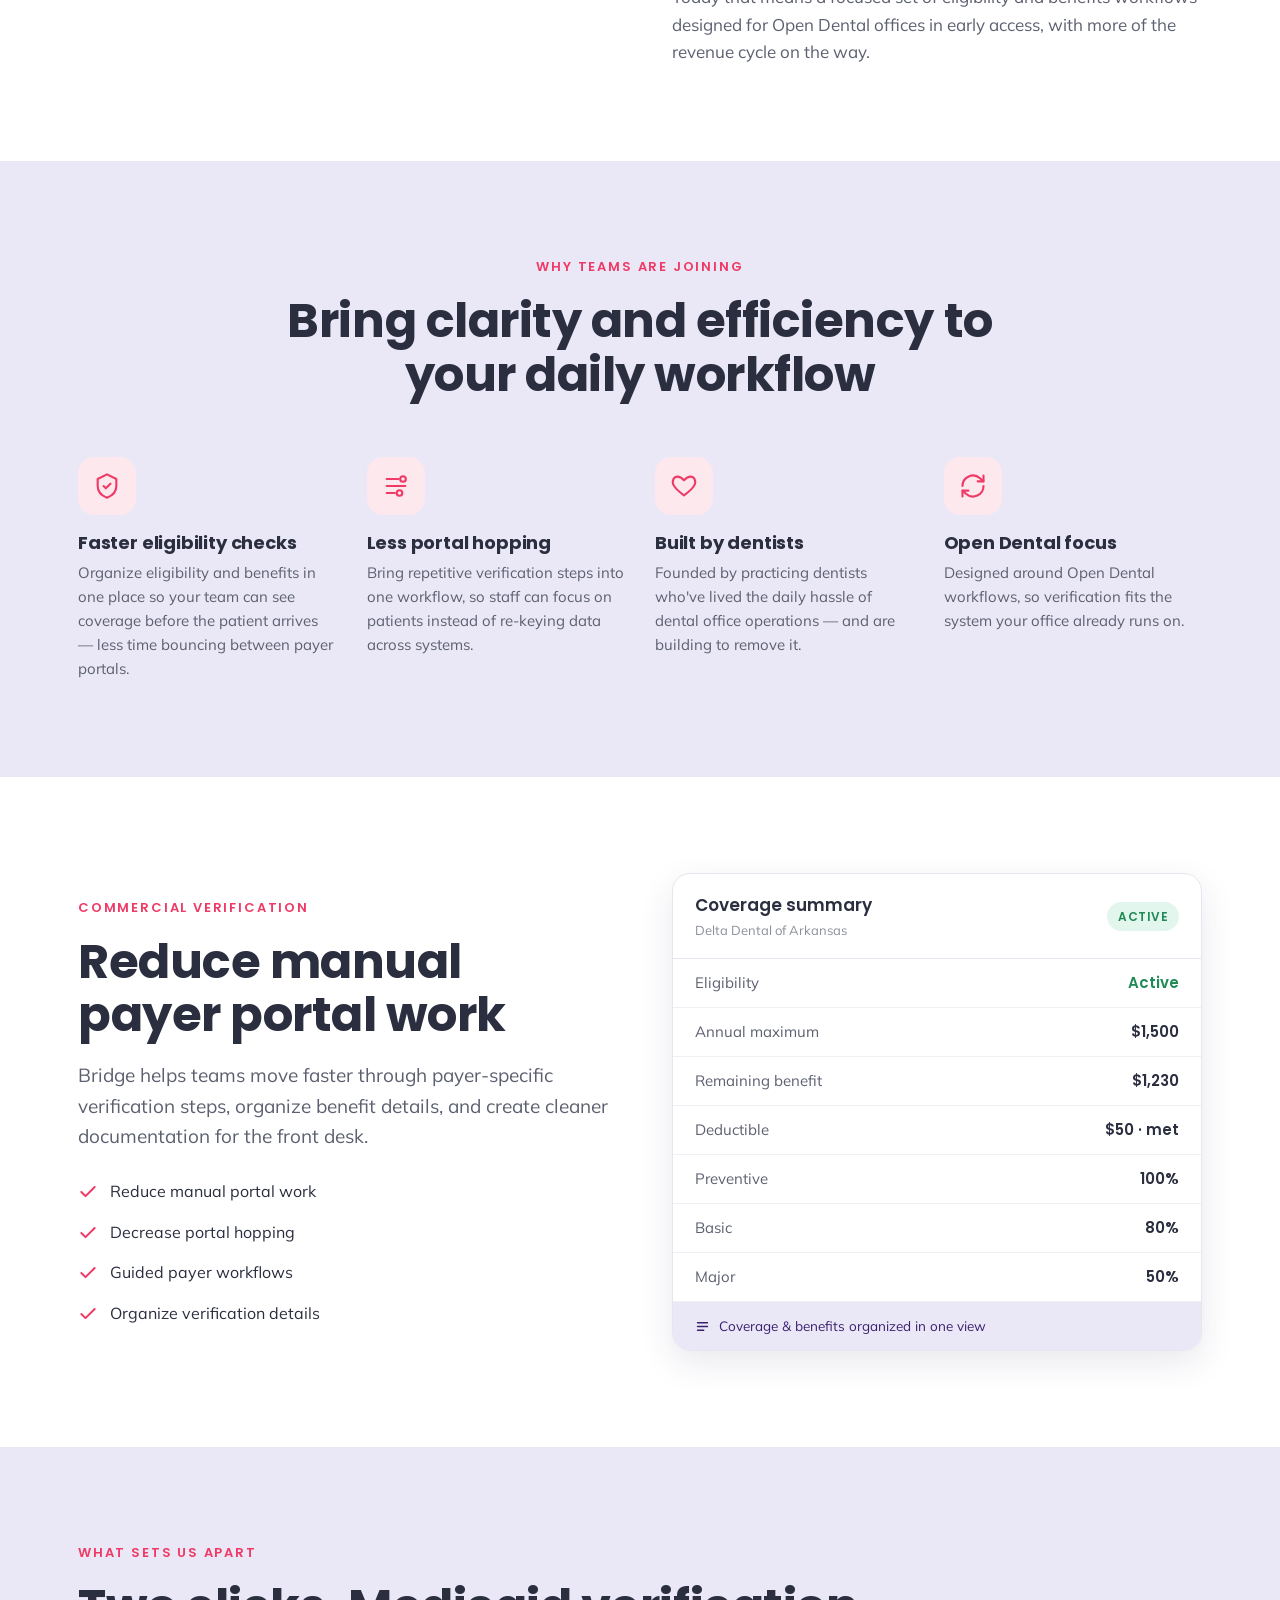
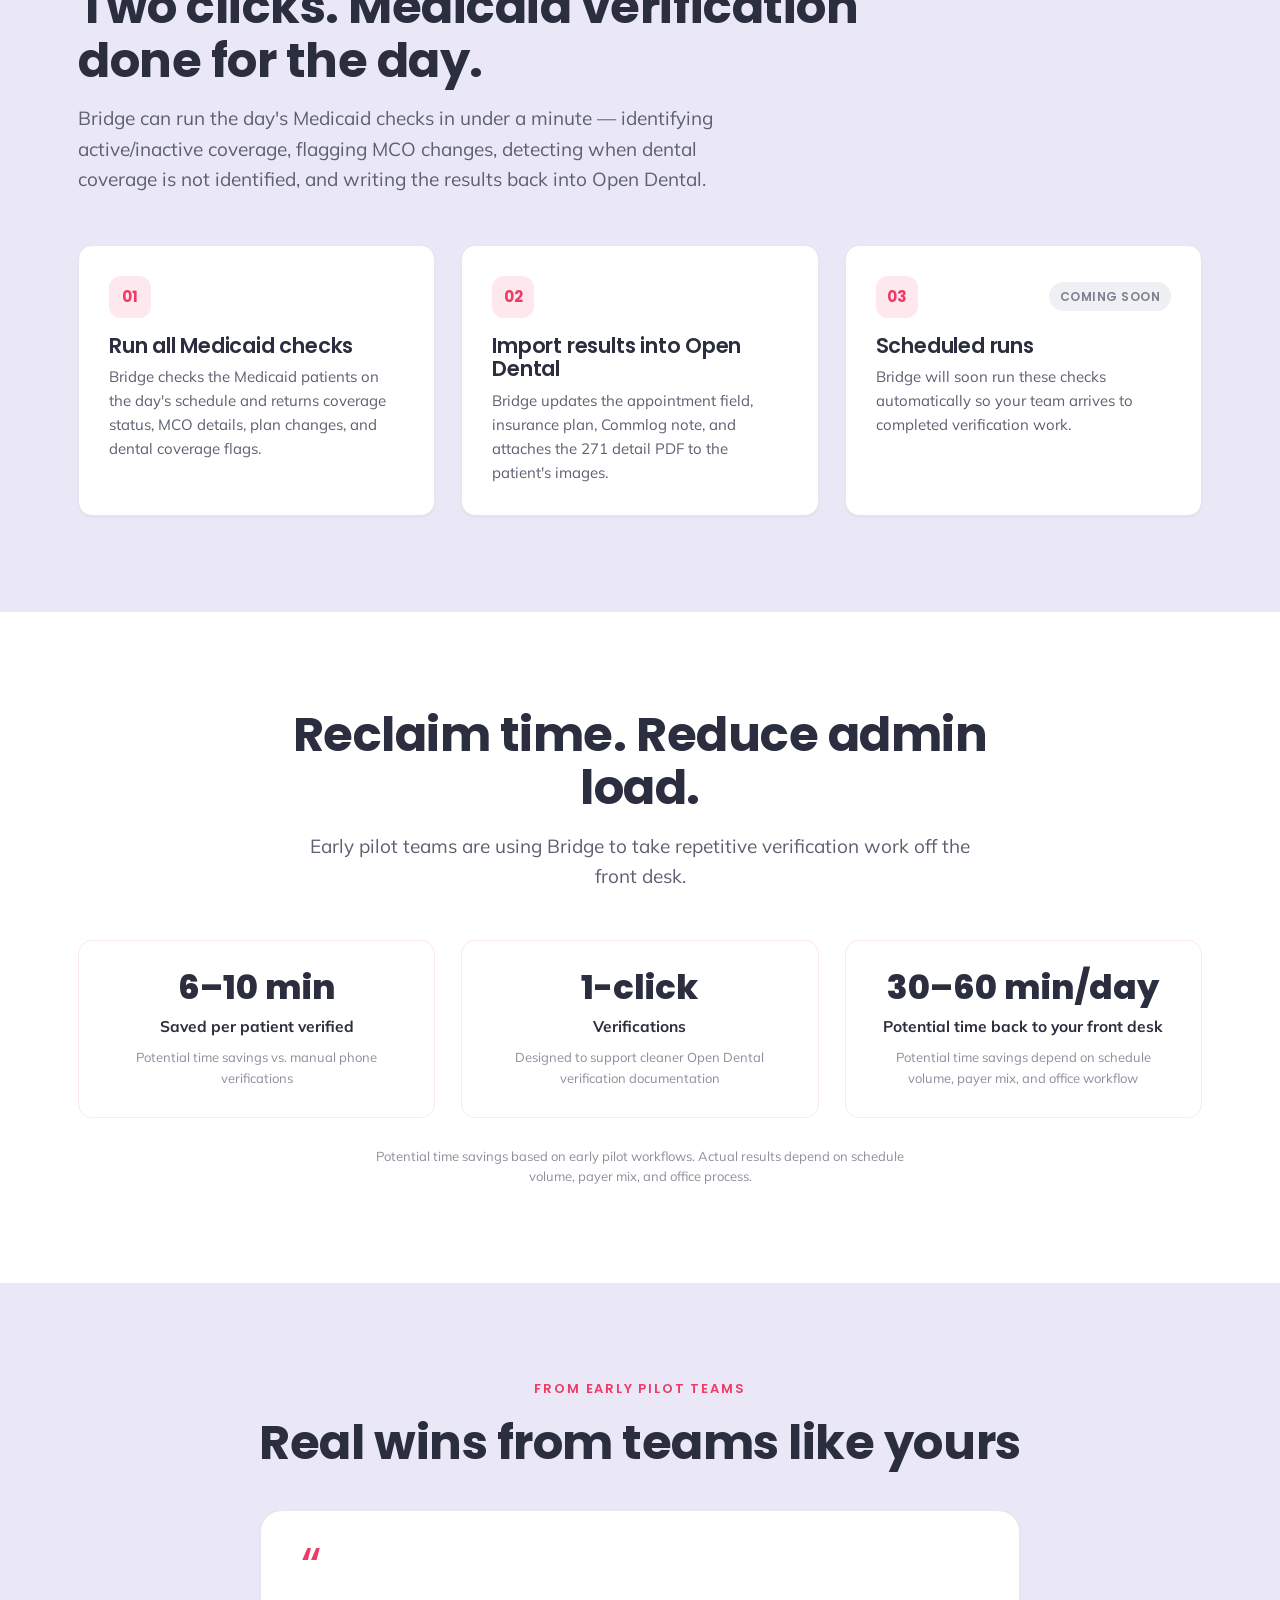
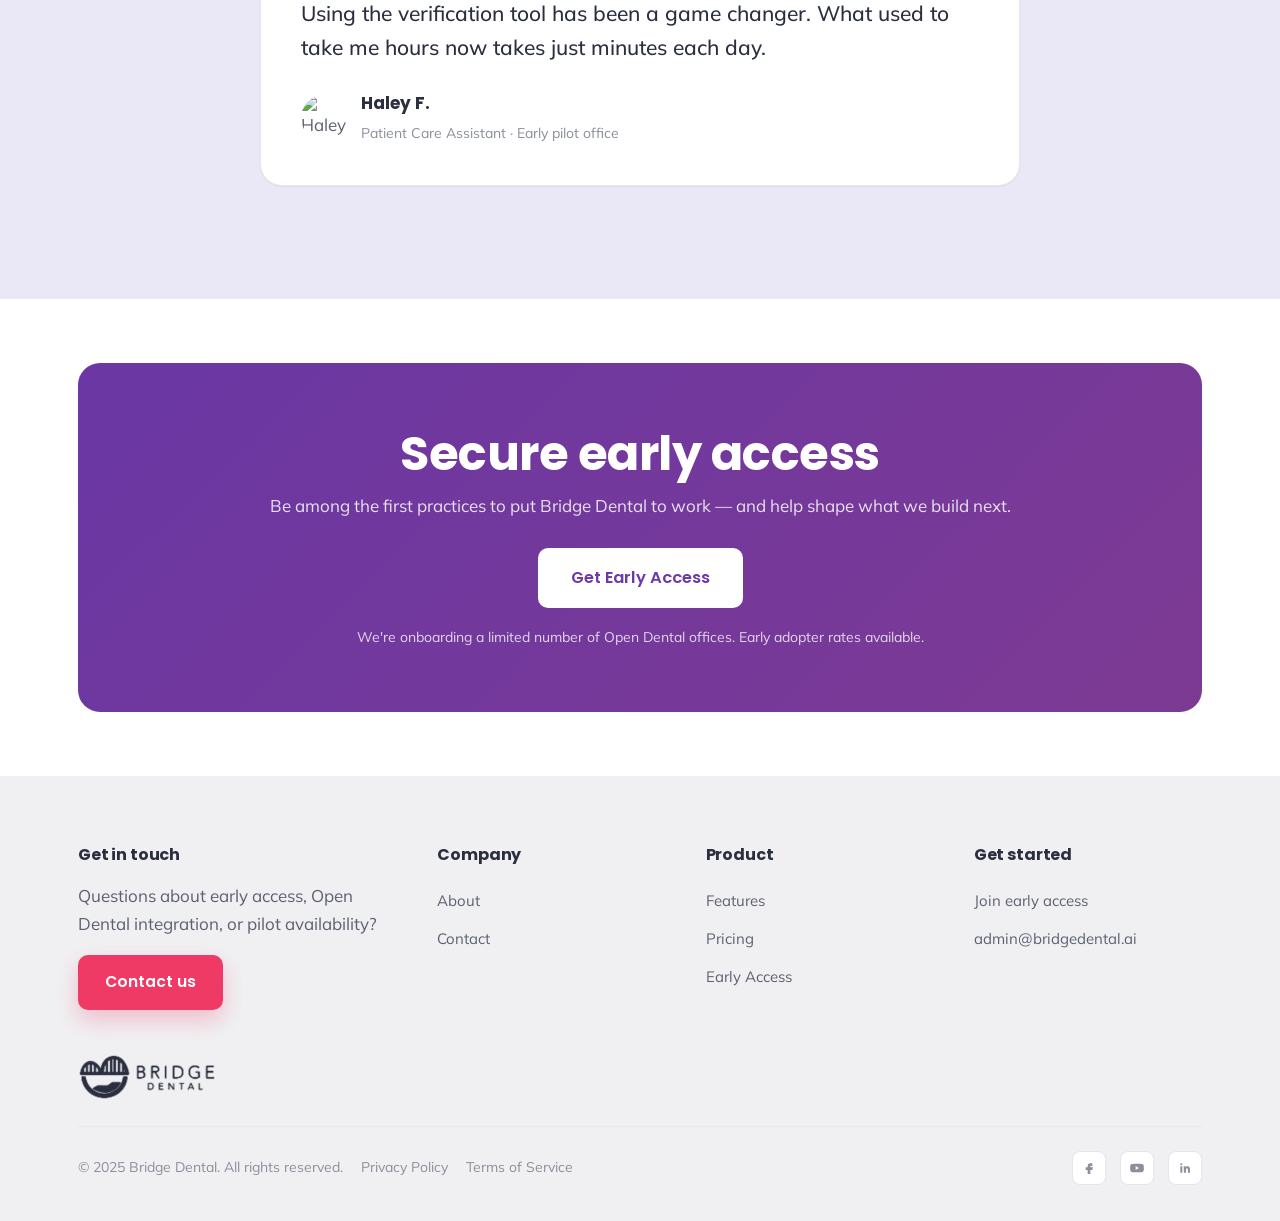
==== commit 5690bef2: "SEO overhaul + make styling robust against stale CSS SEO (all pages): - Per-page canonical URLs, Ope" ====
--- a/index.html
+++ b/index.html
@@ -5,9 +5,29 @@
 <meta name="viewport" content="width=device-width, initial-scale=1" />
 <title>Bridge Dental | Dental Insurance Verification Software</title>
 <meta name="description" content="Bridge Dental is an early-access dental insurance verification platform built for Open Dental offices to reduce repetitive eligibility and benefit verification work." />
+<link rel="canonical" href="https://bridgedental.ai/" />
+<meta property="og:type" content="website" />
+<meta property="og:site_name" content="Bridge Dental" />
+<meta property="og:url" content="https://bridgedental.ai/" />
+<meta property="og:title" content="Bridge Dental | Dental Insurance Verification Software" />
+<meta property="og:description" content="Bridge Dental is an early-access dental insurance verification platform built for Open Dental offices to reduce repetitive eligibility and benefit verification work." />
+<meta property="og:image" content="https://bridgedental.ai/assets/og/og-home.jpg" />
+<meta property="og:image:width" content="1200" />
+<meta property="og:image:height" content="630" />
+<meta property="og:locale" content="en_US" />
+<meta name="twitter:card" content="summary_large_image" />
+<meta name="twitter:title" content="Bridge Dental | Dental Insurance Verification Software" />
+<meta name="twitter:description" content="Bridge Dental is an early-access dental insurance verification platform built for Open Dental offices to reduce repetitive eligibility and benefit verification work." />
+<meta name="twitter:image" content="https://bridgedental.ai/assets/og/og-home.jpg" />
+<meta name="theme-color" content="#0d1340" />
+<link rel="icon" type="image/png" sizes="48x48" href="assets/favicon-48.png?v=20260724" />
+<link rel="icon" type="image/png" sizes="512x512" href="assets/favicon-512.png?v=20260724" />
+<link rel="apple-touch-icon" href="assets/apple-touch-icon.png?v=20260724" />
 <link rel="preconnect" href="https://fonts.googleapis.com" />
 <link rel="preconnect" href="https://fonts.gstatic.com" crossorigin />
-<link rel="stylesheet" href="assets/styles.css" />
+<link rel="stylesheet" href="assets/styles.css?v=20260724" />
+<script type="application/ld+json">{"@context": "https://schema.org", "@type": "Organization", "name": "Bridge Dental", "url": "https://bridgedental.ai", "logo": "https://bridgedental.ai/assets/bd-logo-dark.png", "email": "admin@bridgedental.ai"}</script>
+<script type="application/ld+json">{"@context": "https://schema.org", "@type": "WebSite", "name": "Bridge Dental", "url": "https://bridgedental.ai"}</script>
 </head>
 <body>
 
@@ -26,6 +46,7 @@
       </a>
       <nav class="nav__links" id="nav">
         <a href="features.html">Features</a>
+        <a href="dashboard/">Analytics</a>
         <a href="pricing.html">Pricing</a>
         <a href="about.html">About</a>
         <a href="contact.html">Contact</a>
@@ -68,7 +89,7 @@
               <span class="browser__dots"><i></i><i></i><i></i></span>
               <span class="browser__addr"><svg width="12" height="12" viewBox="0 0 24 24" fill="none" stroke="currentColor" stroke-width="2.4"><rect x="5" y="11" width="14" height="9" rx="2"/><path d="M8 11V8a4 4 0 0 1 8 0v3"/></svg>app.bridgedental.ai/medicaid-verification</span>
             </div>
-            <img src="assets/medicaid-app.png" alt="Bridge Dental Medicaid verification dashboard" />
+            <img loading="lazy" decoding="async" src="assets/medicaid-app.png" alt="Bridge Dental Medicaid verification dashboard" />
           </figure>
         </div>
       </div>
@@ -80,7 +101,7 @@
 <section class="section">
   <div class="wrap split split--media-first">
     <div class="split__media reveal">
-      <img src="https://cdn.sanity.io/images/jisy30fu/production/1e86be247888da55805cf5d72a909f16c0559fe0-2810x2901.webp" alt="Dental verification tools" />
+      <img loading="lazy" decoding="async" src="https://cdn.sanity.io/images/jisy30fu/production/1e86be247888da55805cf5d72a909f16c0559fe0-2810x2901.webp" alt="Dental verification tools" />
     </div>
     <div class="reveal">
       <p class="eyebrow">Built for dentistry</p>
@@ -226,7 +247,7 @@
       <div class="quote__mark">&ldquo;</div>
       <p>Using the verification tool has been a game changer. What used to take me hours now takes just minutes each day.</p>
       <figcaption class="quote__by">
-        <img src="https://cdn.sanity.io/images/jisy30fu/production/16d567a5331871afb4f03e752c143dfe3e64db75-142x173.png" alt="Haley F." />
+        <img loading="lazy" decoding="async" src="https://cdn.sanity.io/images/jisy30fu/production/16d567a5331871afb4f03e752c143dfe3e64db75-142x173.png" alt="Haley F." />
         <div><b>Haley F.</b><span>Patient Care Assistant · Early pilot office</span></div>
       </figcaption>
     </figure>
@@ -277,8 +298,8 @@
     <div class="footer__bar">
       <div class="legal">
         <span>© 2025 Bridge Dental. All rights reserved.</span>
-        <a href="https://bridgedental.ai/privacy.html">Privacy Policy</a>
-        <a href="https://bridgedental.ai/terms.html">Terms of Service</a>
+        <a href="privacy.html">Privacy Policy</a>
+        <a href="terms.html">Terms of Service</a>
       </div>
       <div class="footer__social">
         <a href="https://facebook.com" aria-label="Facebook"><svg width="16" height="16" viewBox="0 0 24 24" fill="currentColor"><path d="M14 9h3V5h-3a4 4 0 0 0-4 4v2H7v4h3v6h4v-6h3l1-4h-4V9a1 1 0 0 1 1-1z"/></svg></a>
--- a/assets/styles.css
+++ b/assets/styles.css
@@ -281,7 +281,7 @@
 .footer__logo { margin: 44px 0 26px; }
 .footer__logo img { height: 46px; }
 .footer__bar { border-top:1px solid var(--line); padding-top: 24px; display:flex; flex-wrap:wrap; gap:16px 24px; align-items:center; justify-content:space-between; }
-.footer__bar .legal { display:flex; gap:18px; align-items:center; font-size:14px; color: var(--muted); }
+.footer__bar .legal { display:flex; flex-wrap:wrap; gap:8px 18px; align-items:center; font-size:14px; color: var(--muted); }
 .footer__bar .legal a:hover { color: var(--rose); }
 .footer__social { display:flex; gap:14px; }
 .footer__social a { width:34px; height:34px; border-radius:8px; display:grid; place-items:center; background:#fff; color: var(--muted); border:1px solid var(--line); transition:.15s; }
@@ -305,7 +305,7 @@
   .section { padding: 68px 0; }
   .nav__links { display: none; }
   .nav__burger { display: block; }
-  .nav__links.open { display: flex; position: absolute; top: 78px; left:0; right:0; flex-direction: column; gap: 0; background:#fff; padding: 12px 28px 22px; border-bottom:1px solid var(--line); box-shadow: var(--shadow); }
+  .nav__links.open { display: flex; position: absolute; top: 78px; left:0; right:0; flex-direction: column; align-items: stretch; gap: 0; background:#fff; padding: 12px 28px 22px; border-bottom:1px solid var(--line); box-shadow: var(--shadow); }
   .nav__links.open a { padding: 13px 0; border-bottom:1px solid var(--line-soft); color: var(--ink); }
   .field--row { grid-template-columns: 1fr; }
   .feature-grid { grid-template-columns: 1fr; }
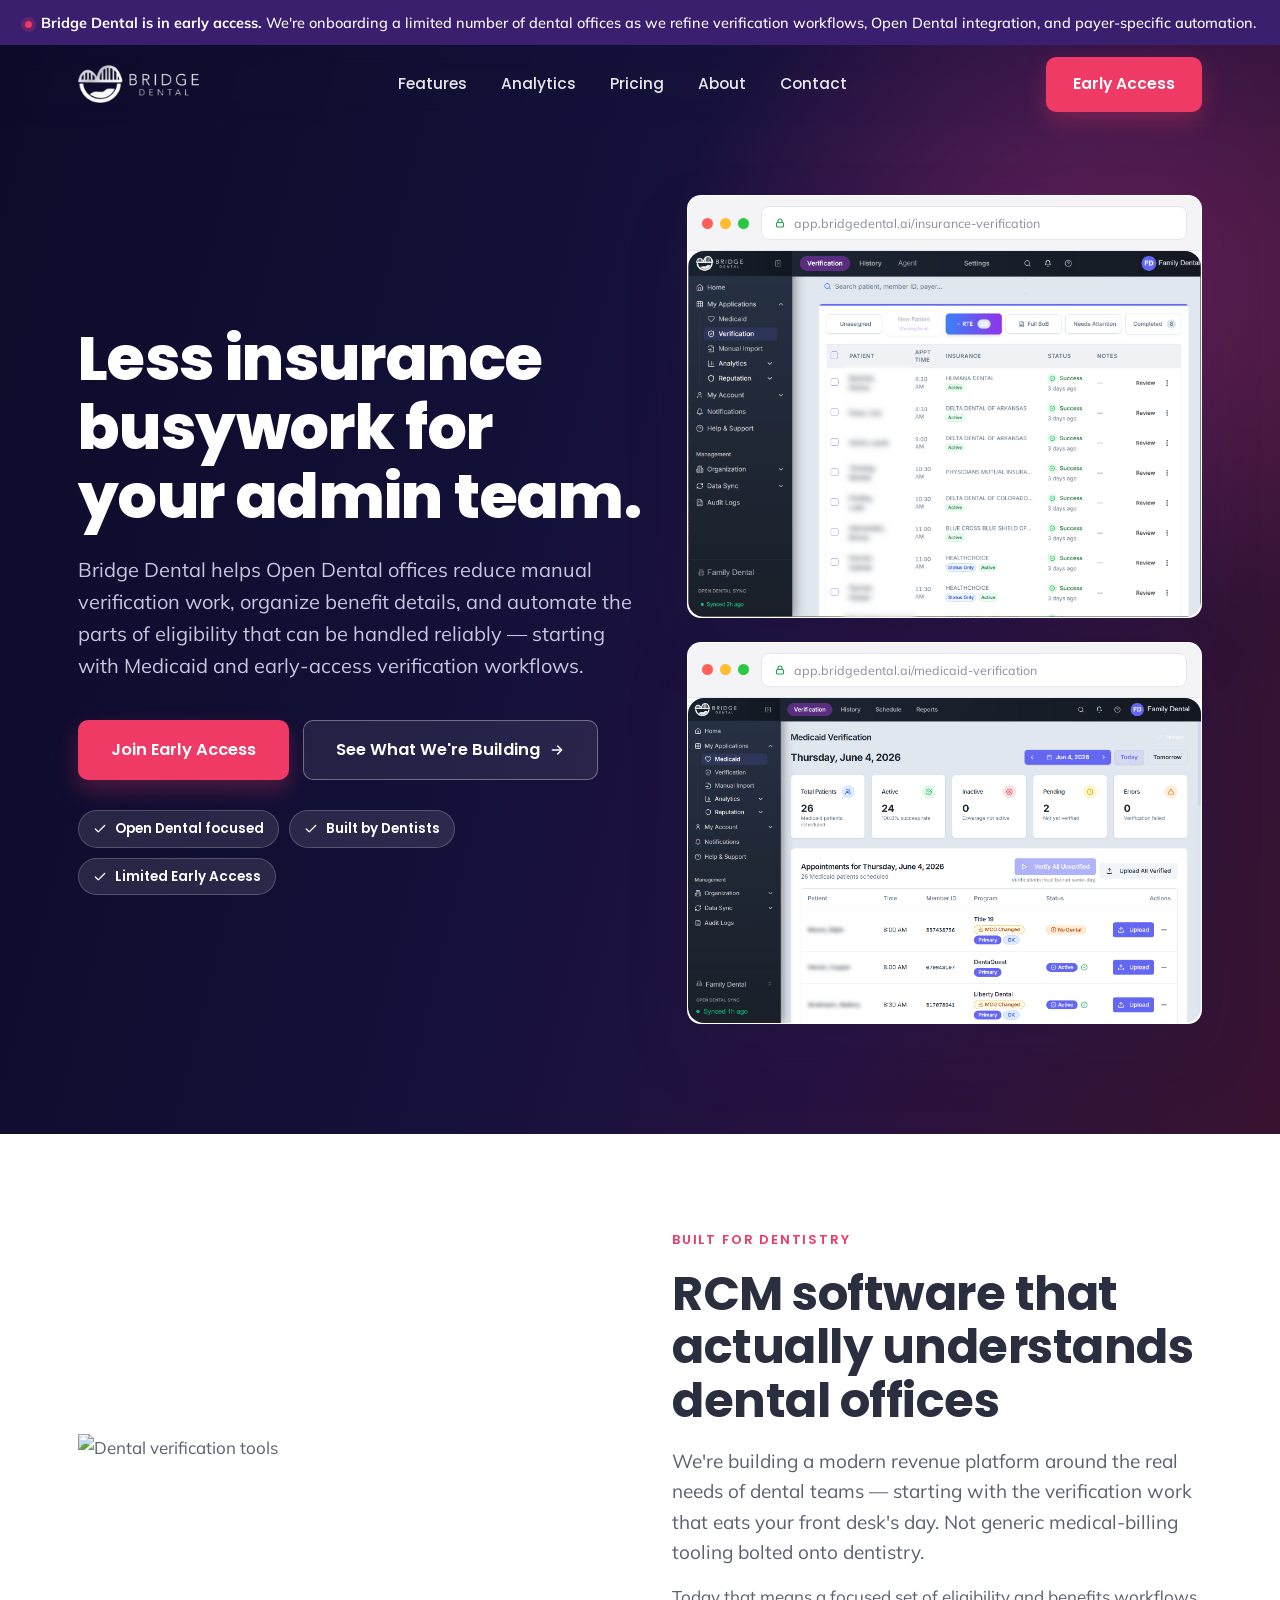
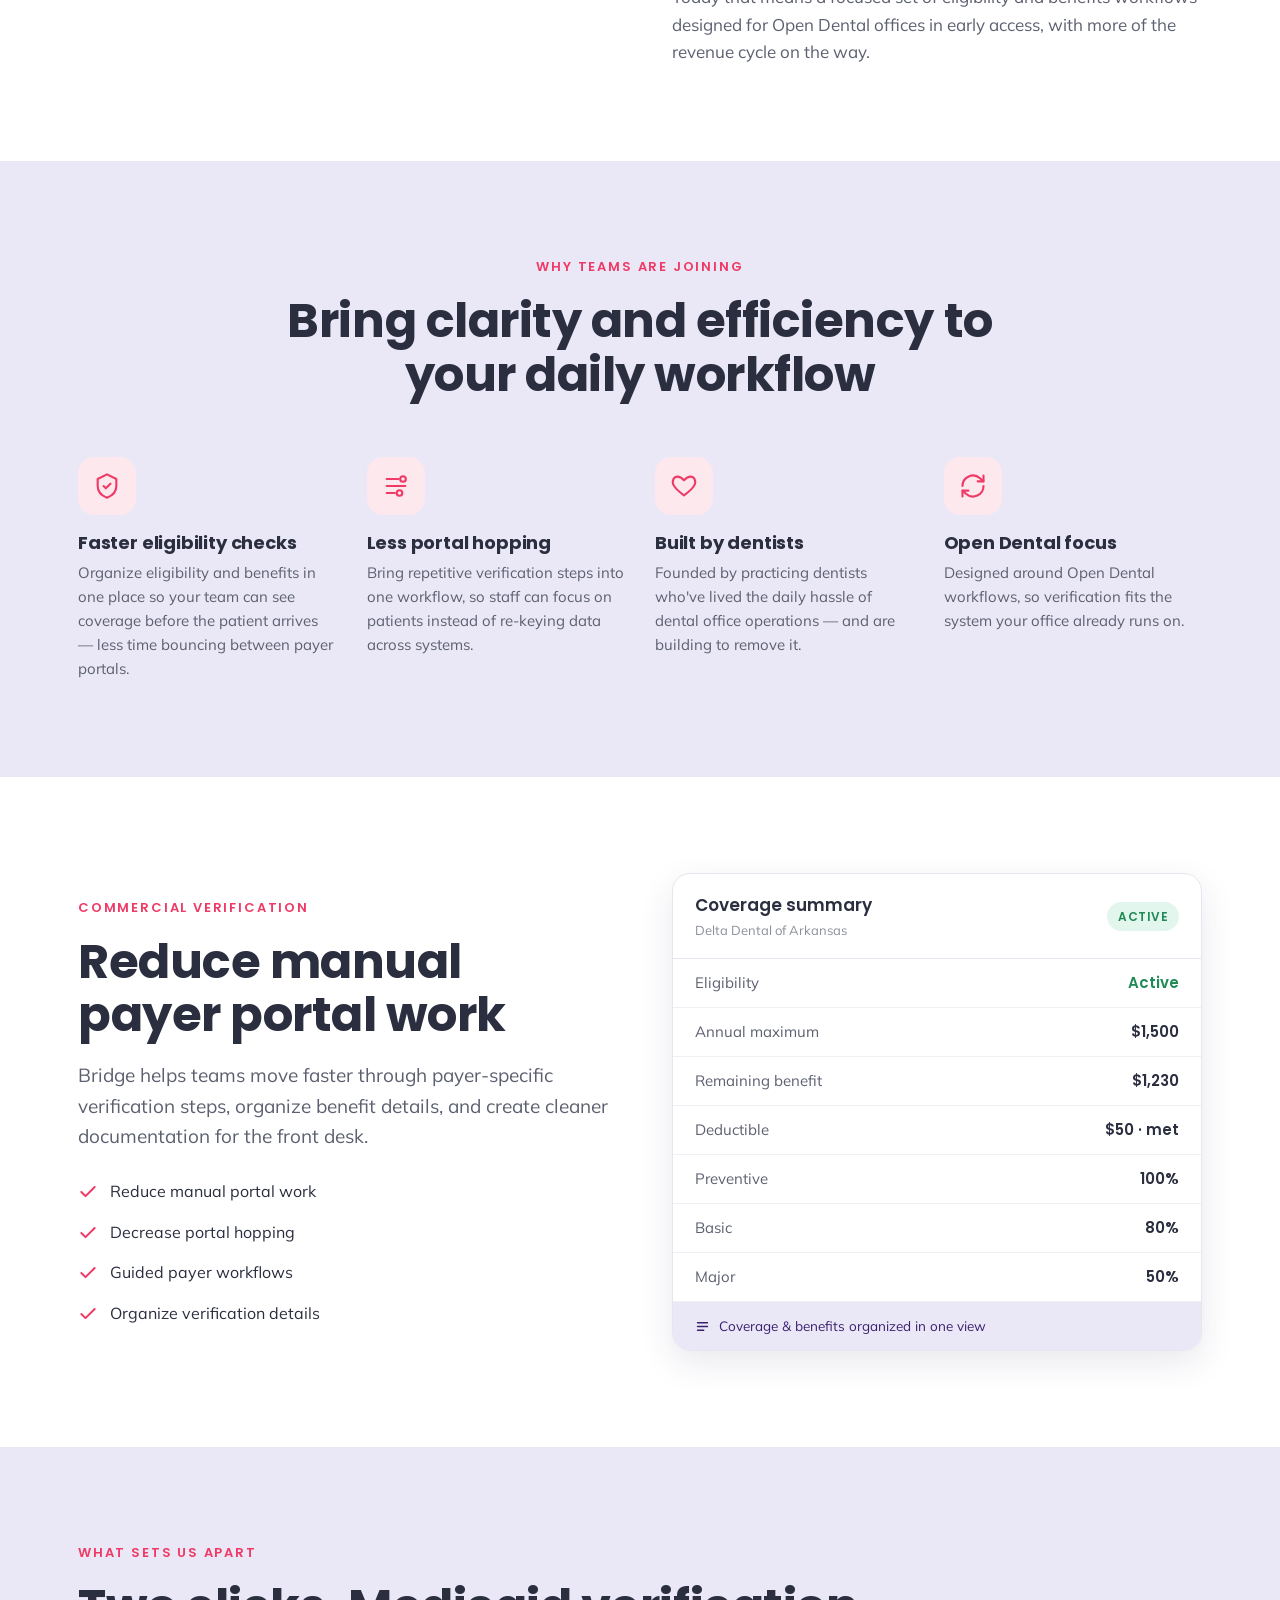
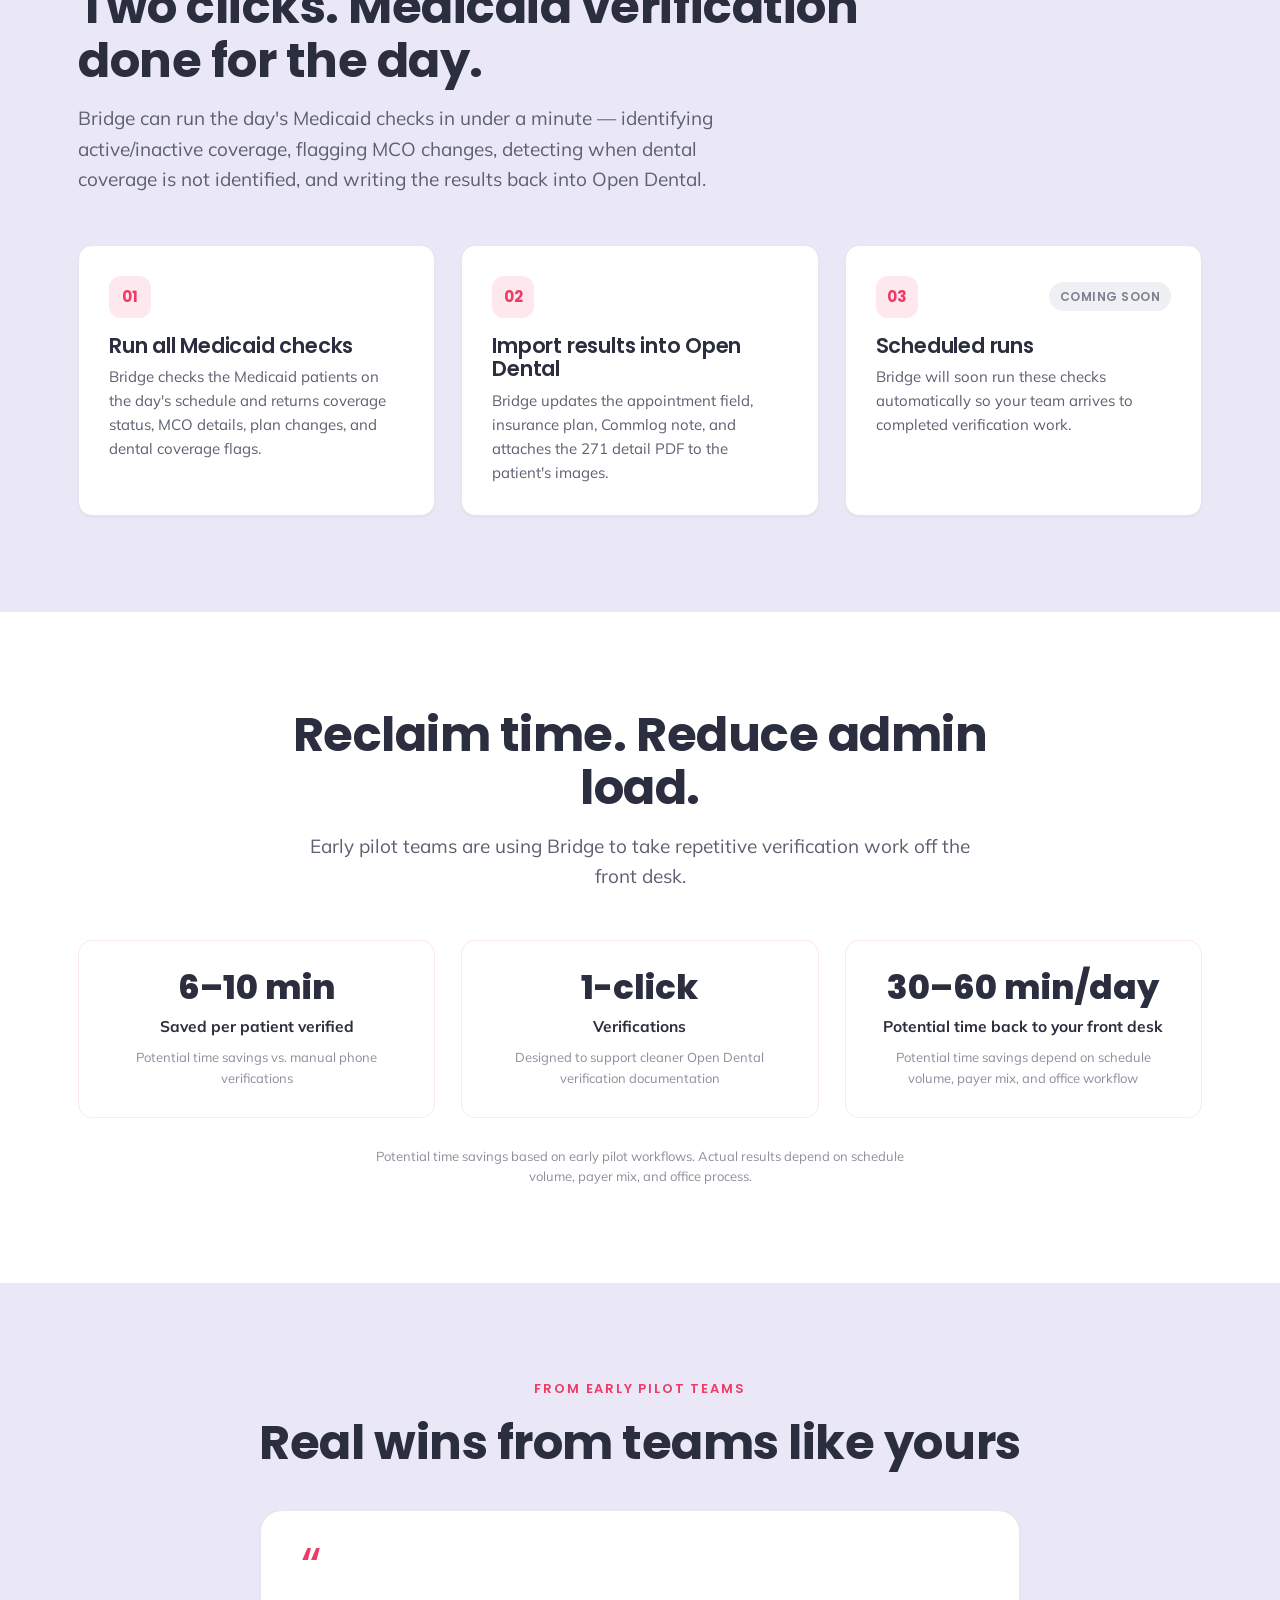
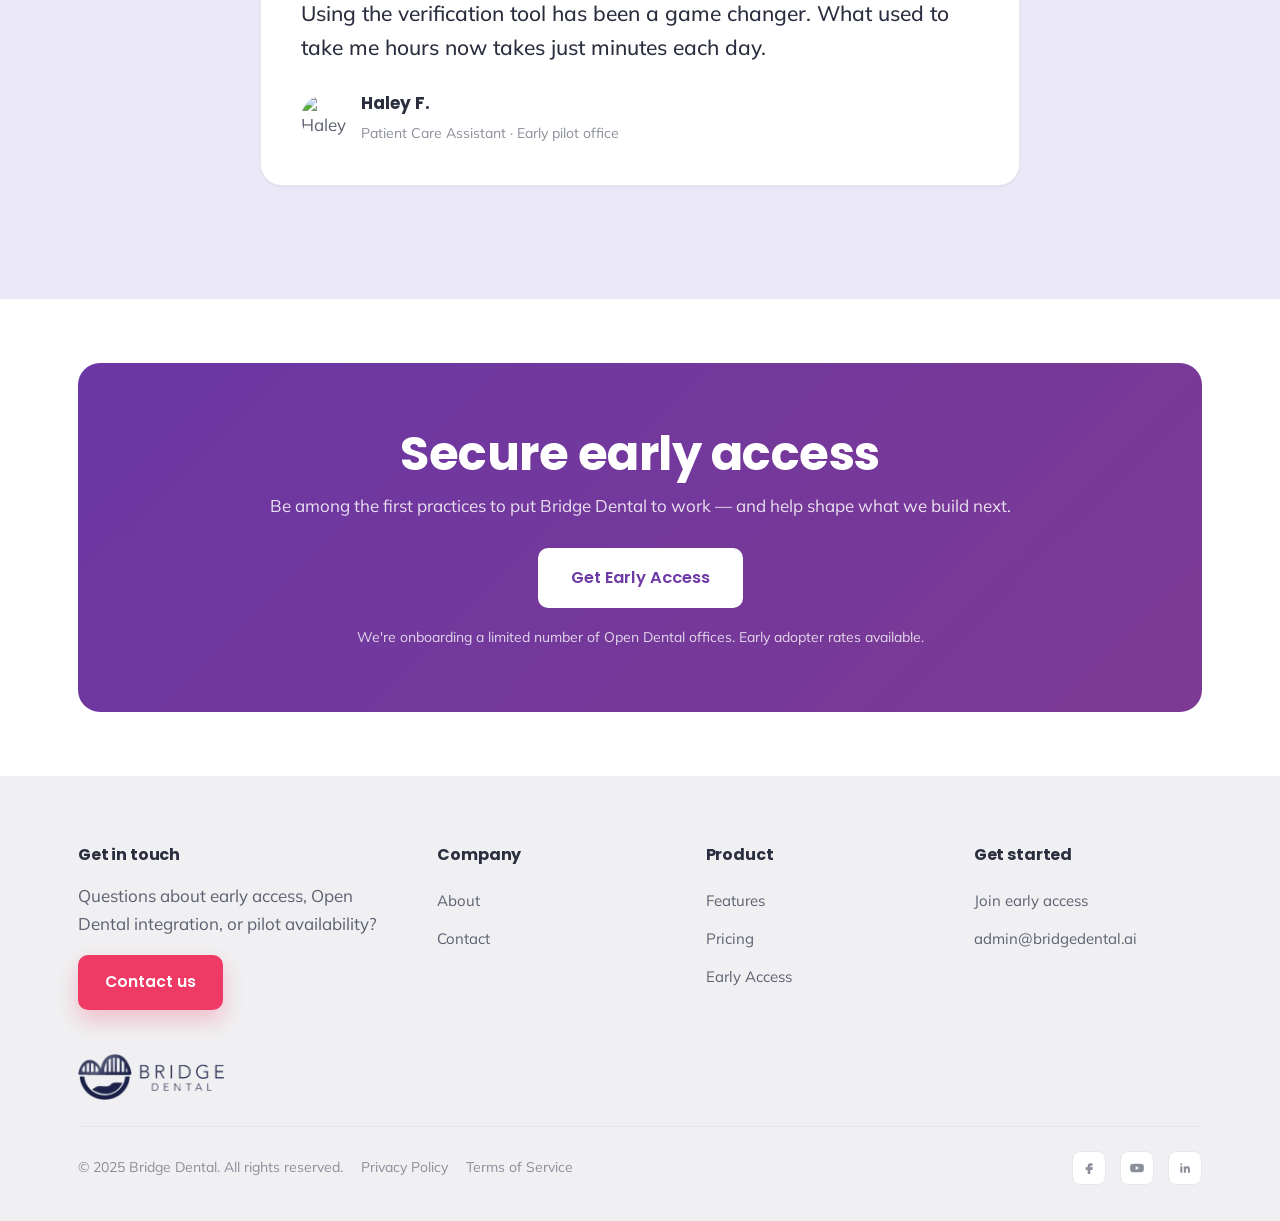
==== commit d8a11c9f: "feat(analytics): PostHog + Vercel Web Analytics across the site Co-Authored-By: Claude Fable 5 <nore" ====
--- a/index.html
+++ b/index.html
@@ -28,6 +28,8 @@
 <link rel="stylesheet" href="assets/styles.css?v=20260724" />
 <script type="application/ld+json">{"@context": "https://schema.org", "@type": "Organization", "name": "Bridge Dental", "url": "https://bridgedental.ai", "logo": "https://bridgedental.ai/assets/bd-logo-dark.png", "email": "admin@bridgedental.ai"}</script>
 <script type="application/ld+json">{"@context": "https://schema.org", "@type": "WebSite", "name": "Bridge Dental", "url": "https://bridgedental.ai"}</script>
+<script defer src="assets/analytics.js"></script>
+<script defer src="/_vercel/insights/script.js"></script>
 </head>
 <body>
 
